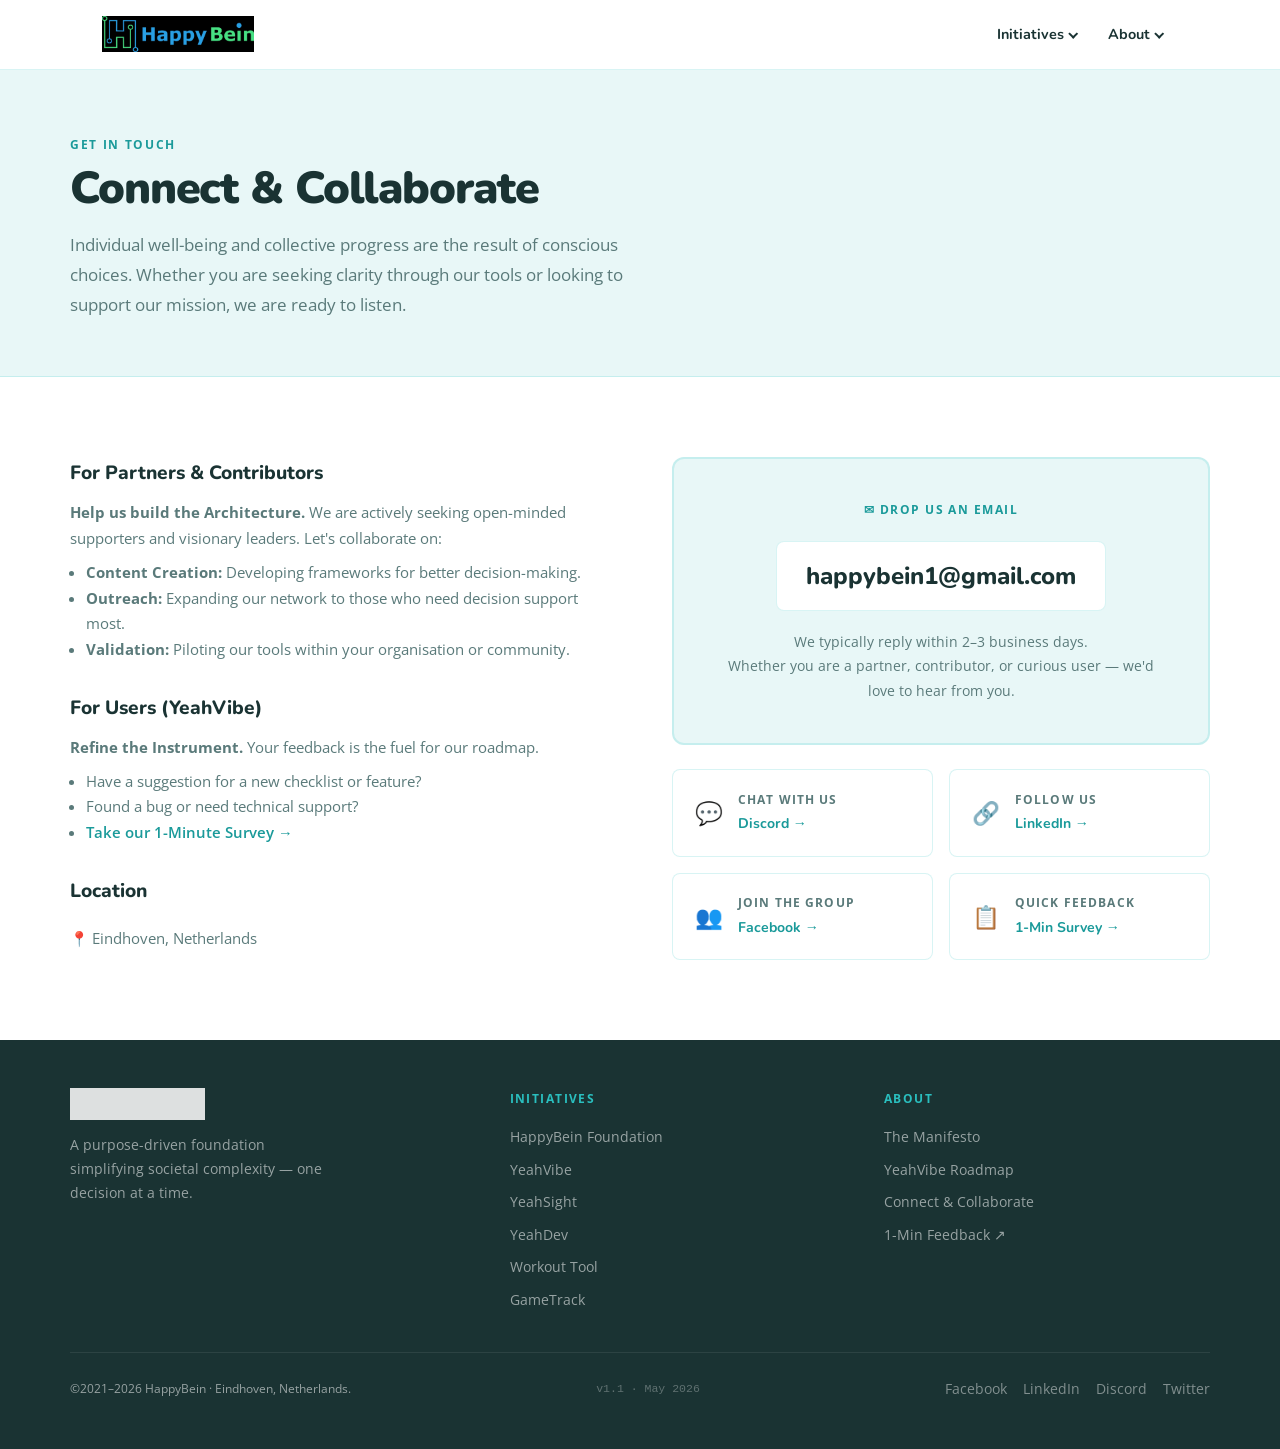
==== contact.html @ ad3fdeb1 "update" ====
<!DOCTYPE html>
<html lang="en">
<head>
  <meta charset="UTF-8" />
  <meta name="viewport" content="width=device-width, initial-scale=1.0" />
  <title>Connect &amp; Collaborate – HappyBein</title>
  <meta name="description" content="Reach the HappyBein team — partners, contributors, and users welcome." />
  <link rel="icon" href="https://happybein.com/wp-content/uploads/2021/09/fav_icon.png" />
  <link rel="stylesheet" href="css/style.css" />
</head>
<body>
<nav>
  <div class="nav-inner">
    <a href="index.html" class="nav-logo"><img src="images/logo.png" alt="HappyBein" /></a>
    <ul class="nav-links">
      <li class="nav-item">
        <a href="#">Initiatives <span class="nav-arrow"></span></a>
        <div class="dropdown">
          <a href="initiatives.html#happybein">HappyBein Foundation</a>
          <a href="initiatives.html#yeahvibe">YeahVibe</a>
          <a href="initiatives.html#yeahsight">YeahSight</a>
          <a href="initiatives.html#yeahdev">YeahDev</a>
          <a href="initiatives.html#workout">YeahVibe Workout</a>
          <a href="initiatives.html#gametrack">YeahVibe GameTrack</a>
        </div>
      </li>
      <li class="nav-item">
        <a href="#">About <span class="nav-arrow"></span></a>
        <div class="dropdown">
          <a href="manifesto.html">The HappyBein Manifesto</a>
          <a href="roadmap.html">YeahVibe Roadmap</a>
          <div class="dropdown-divider"></div>
          <a href="contact.html">Connect &amp; Collaborate</a>
        </div>
      </li>
    </ul>
    <button class="hamburger" id="hamburger" aria-label="Menu"><span></span><span></span><span></span></button>
  </div>
</nav>
<div class="mobile-nav" id="mobile-nav">
  <span class="section-head">Initiatives</span>
  <a href="initiatives.html#happybein" class="sub">HappyBein Foundation</a>
  <a href="initiatives.html#yeahvibe" class="sub">YeahVibe</a>
  <a href="initiatives.html#yeahsight" class="sub">YeahSight</a>
  <a href="initiatives.html#yeahdev" class="sub">YeahDev</a>
  <a href="initiatives.html#workout" class="sub">YeahVibe Workout</a>
  <a href="initiatives.html#gametrack" class="sub">YeahVibe GameTrack</a>
  <span class="section-head">About</span>
  <a href="manifesto.html" class="sub">The HappyBein Manifesto</a>
  <a href="roadmap.html" class="sub">YeahVibe Roadmap</a>
  <a href="contact.html" class="sub">Connect &amp; Collaborate</a>
</div>
<div class="page-hero">
  <div class="page-hero-inner">
    <div class="section-label">Get In Touch</div>
    <h1>Connect &amp; Collaborate</h1>
    <p class="lead">Individual well-being and collective progress are the result of conscious choices. Whether you are seeking clarity through our tools or looking to support our mission, we are ready to listen.</p>
  </div>
</div>
<main>
<section>
  <div class="section-inner">
    <div class="contact-grid">
      <div class="contact-info fade-up">
        <h3>For Partners &amp; Contributors</h3>
        <p><strong>Help us build the Architecture.</strong> We are actively seeking open-minded supporters and visionary leaders. Let's collaborate on:</p>
        <ul>
          <li><strong>Content Creation:</strong> Developing frameworks for better decision-making.</li>
          <li><strong>Outreach:</strong> Expanding our network to those who need decision support most.</li>
          <li><strong>Validation:</strong> Piloting our tools within your organisation or community.</li>
        </ul>
        <h3>For Users (YeahVibe)</h3>
        <p><strong>Refine the Instrument.</strong> Your feedback is the fuel for our roadmap.</p>
        <ul>
          <li>Have a suggestion for a new checklist or feature?</li>
          <li>Found a bug or need technical support?</li>
          <li><a href="https://form.jotform.com/222551513307043" target="_blank" rel="noopener">Take our 1-Minute Survey →</a></li>
        </ul>
        <h3>Location</h3>
        <div style="font-size:.92rem;color:var(--muted);padding:.5rem 0;">📍 Eindhoven, Netherlands</div>
      </div>
      <div class="fade-up">
        <div class="contact-email-box">
          <div class="email-label">✉ Drop us an email</div>
          <a href="mailto:happybein1@gmail.com" class="email-address">happybein1@gmail.com</a>
          <p>We typically reply within 2–3 business days.<br>Whether you are a partner, contributor, or curious user — we'd love to hear from you.</p>
        </div>
        <div class="contact-channels">
          <a href="https://discord.com/invite/62xRJHCbRW" target="_blank" rel="noopener" class="channel-card">
            <div class="channel-icon">💬</div><div><div class="channel-label">Chat with us</div><div class="channel-value">Discord →</div></div>
          </a>
          <a href="https://www.linkedin.com/company/happybein/" target="_blank" rel="noopener" class="channel-card">
            <div class="channel-icon">🔗</div><div><div class="channel-label">Follow us</div><div class="channel-value">LinkedIn →</div></div>
          </a>
          <a href="https://m.facebook.com/groups/463088738463506" target="_blank" rel="noopener" class="channel-card">
            <div class="channel-icon">👥</div><div><div class="channel-label">Join the group</div><div class="channel-value">Facebook →</div></div>
          </a>
          <a href="https://form.jotform.com/222551513307043" target="_blank" rel="noopener" class="channel-card">
            <div class="channel-icon">📋</div><div><div class="channel-label">Quick feedback</div><div class="channel-value">1-Min Survey →</div></div>
          </a>
        </div>
      </div>
    </div>
  </div>
</section>
</main>
<footer>
  <div class="footer-inner">
    <div class="footer-brand">
      <div class="footer-logo"><a href="index.html"><img src="images/logo.png" alt="HappyBein" /></a></div>
      <p>A purpose-driven foundation simplifying societal complexity — one decision at a time.</p>
    </div>
    <div class="footer-col">
      <h4>Initiatives</h4>
      <a href="initiatives.html#happybein">HappyBein Foundation</a>
      <a href="initiatives.html#yeahvibe">YeahVibe</a>
      <a href="initiatives.html#yeahsight">YeahSight</a>
      <a href="initiatives.html#yeahdev">YeahDev</a>
      <a href="initiatives.html#workout">Workout Tool</a>
      <a href="initiatives.html#gametrack">GameTrack</a>
    </div>
    <div class="footer-col">
      <h4>About</h4>
      <a href="manifesto.html">The Manifesto</a>
      <a href="roadmap.html">YeahVibe Roadmap</a>
      <a href="contact.html">Connect &amp; Collaborate</a>
      <a href="https://form.jotform.com/222551513307043" target="_blank" rel="noopener">1-Min Feedback ↗</a>
    </div>
  </div>
  <div class="footer-bottom">
    <span>©2021–2026 HappyBein · Eindhoven, Netherlands.</span>
    <span class="footer-version">v1.1 · May 2026</span>
    <div class="social-links">
      <a href="https://m.facebook.com/groups/463088738463506" target="_blank" rel="noopener">Facebook</a>
      <a href="https://www.linkedin.com/company/happybein/" target="_blank" rel="noopener">LinkedIn</a>
      <a href="https://discord.com/invite/62xRJHCbRW" target="_blank" rel="noopener">Discord</a>
      <a href="https://twitter.com/" target="_blank" rel="noopener">Twitter</a>
    </div>
  </div>
</footer>
<script src="js/main.js"></script>
</body>
</html>
---- css/style.css ----
/* ============================================================
   HappyBein – v1.1 · May 2026
   Colors: original teal/cyan + green brand palette
   ============================================================ */

@import url('https://fonts.googleapis.com/css2?family=Nunito:wght@400;600;700;800;900&family=Open+Sans:wght@300;400;600&display=swap');

:root {
  --teal:      #2ABFBF;
  --teal-dark: #1A9A9A;
  --teal-lt:   #4DD0D0;
  --green-hb:  #4CAF50;
  --green-dk:  #388E3C;
  --blue-hb:   #29ABE2;
  --white:     #FFFFFF;
  --offwhite:  #F4FAFA;
  --light-bg:  #E8F7F7;
  --ink:       #1A3333;
  --body-text: #2C4A4A;
  --muted:     #5A7A7A;
  --border:    rgba(42,191,191,0.18);
  --shadow:    rgba(26,153,154,0.12);

  --ff-display: 'Nunito', sans-serif;
  --ff-body:    'Open Sans', sans-serif;

  --max-w: 1140px;
  --nav-h: 70px;
  --radius: 6px;
  --transition: 0.28s ease;
}

*, *::before, *::after { box-sizing: border-box; margin: 0; padding: 0; }
html { scroll-behavior: smooth; }
body {
  font-family: var(--ff-body);
  background: var(--white);
  color: var(--body-text);
  font-size: 16px;
  line-height: 1.75;
  overflow-x: hidden;
}
img { max-width: 100%; height: auto; display: block; }
a { color: inherit; text-decoration: none; }
ul { list-style: none; }

/* ── Navigation ──────────────────────────────────────────── */
nav {
  position: fixed; top: 0; left: 0; right: 0;
  height: var(--nav-h);
  background: rgba(255,255,255,0.97);
  backdrop-filter: blur(10px);
  border-bottom: 1px solid var(--border);
  z-index: 1000;
  display: flex; align-items: center;
}
.nav-inner {
  max-width: var(--max-w); margin: 0 auto;
  padding: 0 2rem; width: 100%;
  display: flex; align-items: center; justify-content: space-between;
}

/* Logo as image */
.nav-logo { display: flex; align-items: center; }
.nav-logo img {
  height: 36px;
  width: auto;
  display: block;
}

.nav-links { display: flex; align-items: center; gap: 0; }
.nav-item { position: relative; }
.nav-item > a {
  display: flex; align-items: center; gap: 0.3rem;
  padding: 0.5rem 1rem;
  font-family: var(--ff-display);
  font-size: 0.9rem; font-weight: 700;
  color: var(--ink);
  transition: color var(--transition);
  white-space: nowrap;
}
.nav-item > a:hover { color: var(--teal); }
.nav-arrow {
  display: inline-block; width: 7px; height: 7px;
  border-right: 2px solid currentColor;
  border-bottom: 2px solid currentColor;
  transform: rotate(45deg) translateY(-1px);
  transition: transform var(--transition);
}
.nav-item:hover .nav-arrow { transform: rotate(225deg) translateY(-1px); }

.dropdown {
  position: absolute; top: calc(100% + 6px); left: 0;
  min-width: 220px;
  background: var(--white);
  border: 1px solid var(--border);
  border-radius: var(--radius);
  box-shadow: 0 8px 28px var(--shadow);
  opacity: 0; pointer-events: none;
  transform: translateY(-6px);
  transition: opacity var(--transition), transform var(--transition);
  padding: 0.4rem 0;
}
.nav-item:hover .dropdown { opacity: 1; pointer-events: auto; transform: translateY(0); }
.dropdown a {
  display: block; padding: 0.55rem 1.2rem;
  font-size: 0.855rem; font-family: var(--ff-body);
  color: var(--body-text);
  transition: background var(--transition), color var(--transition);
}
.dropdown a:hover { background: var(--light-bg); color: var(--teal-dark); }
.dropdown-divider {
  height: 1px; background: var(--border);
  margin: 0.3rem 0;
}

/* Hamburger */
.hamburger {
  display: none; flex-direction: column; gap: 5px;
  cursor: pointer; padding: 4px; background: none; border: none;
}
.hamburger span { display: block; width: 24px; height: 2px; background: var(--ink); border-radius: 2px; transition: var(--transition); }

/* Mobile nav */
.mobile-nav {
  display: none; position: fixed; inset: 0; top: var(--nav-h);
  background: var(--white); z-index: 999;
  padding: 1rem 2rem; flex-direction: column; overflow-y: auto;
}
.mobile-nav.open { display: flex; }
.mobile-nav a { display: block; padding: 0.8rem 0; font-size: 1rem; font-weight: 700; font-family: var(--ff-display); color: var(--ink); border-bottom: 1px solid var(--border); }
.mobile-nav a.sub { padding-left: 1.5rem; font-size: 0.88rem; color: var(--muted); font-weight: 400; font-family: var(--ff-body); }
.mobile-nav a.section-head { font-size: 0.7rem; font-weight: 700; letter-spacing: 0.12em; text-transform: uppercase; color: var(--teal-dark); padding-top: 1.2rem; padding-bottom: 0.3rem; border-bottom: none; }
.mobile-nav a:hover { color: var(--teal); }

/* ── Hero ────────────────────────────────────────────────── */
.hero {
  padding-top: calc(var(--nav-h) + 5rem);
  padding-bottom: 5rem; padding-inline: 2rem;
  max-width: var(--max-w); margin: 0 auto;
  display: grid; grid-template-columns: 1fr 1.15fr;
  gap: 4rem; align-items: center; min-height: 90vh;
}
.hero h1 {
  font-family: var(--ff-display);
  font-size: clamp(2.2rem, 4vw, 3.4rem);
  font-weight: 900; line-height: 1.1;
  color: var(--ink); margin-bottom: 1.2rem; letter-spacing: -0.02em;
}
.hero-sub { font-size: 1rem; color: var(--muted); max-width: 400px; margin-bottom: 2.2rem; line-height: 1.8; }
.btn-group { display: flex; gap: 1rem; flex-wrap: wrap; }
.btn {
  display: inline-flex; align-items: center; gap: 0.4rem;
  padding: 0.8rem 1.6rem;
  font-family: var(--ff-display); font-size: 0.82rem; font-weight: 800;
  border-radius: 4px; cursor: pointer; transition: all var(--transition);
  letter-spacing: 0.05em; text-transform: uppercase; border: 2px solid transparent;
}
.btn-primary { background: var(--green-hb); color: var(--white); border-color: var(--green-hb); }
.btn-primary:hover { background: var(--green-dk); border-color: var(--green-dk); transform: translateY(-2px); box-shadow: 0 6px 20px rgba(76,175,80,0.3); }
.btn-outline { background: transparent; color: var(--teal-dark); border-color: var(--teal); }
.btn-outline:hover { background: var(--teal); color: var(--white); transform: translateY(-2px); }

.hero-video {
  position: relative; border-radius: 10px; overflow: hidden;
  border: 3px solid var(--teal);
  box-shadow: 0 20px 60px var(--shadow), 0 0 0 8px rgba(42,191,191,0.08);
  aspect-ratio: 16/9; background: #000;
}
.hero-video iframe { position: absolute; inset: 0; width: 100%; height: 100%; border: none; display: block; }

/* ── Sections ────────────────────────────────────────────── */
section { padding: 5rem 2rem; }
.section-inner { max-width: var(--max-w); margin: 0 auto; }
.section-label { font-size: 0.74rem; font-weight: 700; letter-spacing: 0.14em; text-transform: uppercase; color: var(--teal-dark); margin-bottom: 0.6rem; }
.section-title { font-family: var(--ff-display); font-size: clamp(1.7rem, 2.8vw, 2.5rem); font-weight: 800; color: var(--ink); letter-spacing: -0.02em; line-height: 1.2; margin-bottom: 1rem; }
.section-sub { font-size: 1rem; color: var(--muted); max-width: 560px; line-height: 1.8; margin-bottom: 2.5rem; }

/* What is */
.what-is { background: var(--offwhite); }
.what-is-layout { display: grid; grid-template-columns: 1fr 1fr; gap: 3rem; align-items: center; }
.what-is-image { border-radius: 8px; overflow: hidden; border: 3px solid var(--teal); aspect-ratio: 4/3; background: var(--light-bg); }
.what-is-image img { width: 100%; height: 100%; object-fit: cover; }
.entity-card { background: var(--white); padding: 1.6rem; border-radius: 8px; border-left: 4px solid var(--teal); box-shadow: 0 2px 12px var(--shadow); margin-bottom: 1.2rem; }
.entity-card:last-child { margin-bottom: 0; }
.entity-card.green-card { border-left-color: var(--green-hb); }
.entity-tag { font-size: 0.7rem; font-weight: 700; letter-spacing: 0.1em; text-transform: uppercase; color: var(--teal-dark); margin-bottom: 0.4rem; }
.entity-card.green-card .entity-tag { color: var(--green-dk); }
.entity-card h3 { font-family: var(--ff-display); font-size: 1.1rem; color: var(--ink); margin-bottom: 0.5rem; font-weight: 800; }
.entity-card p { font-size: 0.9rem; color: var(--muted); line-height: 1.75; }
.entity-card a { color: var(--teal-dark); font-weight: 600; border-bottom: 1px solid rgba(26,154,154,0.3); }
.entity-card a:hover { color: var(--teal); border-color: var(--teal); }

/* Streams */
.streams-grid { display: grid; grid-template-columns: 1fr 1fr; gap: 2rem; }
.stream-card { background: var(--white); border: 1px solid var(--border); border-radius: 10px; padding: 2rem; box-shadow: 0 4px 20px var(--shadow); position: relative; overflow: hidden; }
.stream-card::before { content: ''; position: absolute; top: 0; left: 0; right: 0; height: 4px; }
.stream-card.stream-a::before { background: var(--teal); }
.stream-card.stream-b::before { background: var(--green-hb); }
.stream-letter { font-family: var(--ff-display); font-size: 4rem; font-weight: 900; color: var(--teal); opacity: 0.08; position: absolute; top: 0.5rem; right: 1rem; line-height: 1; pointer-events: none; }
.stream-card.stream-b .stream-letter { color: var(--green-hb); }
.stream-tag { font-size: 0.7rem; font-weight: 700; letter-spacing: 0.12em; text-transform: uppercase; color: var(--teal-dark); margin-bottom: 0.5rem; }
.stream-card.stream-b .stream-tag { color: var(--green-dk); }
.stream-card h3 { font-family: var(--ff-display); font-size: 1.15rem; color: var(--ink); margin-bottom: 0.7rem; font-weight: 800; }
.stream-card p { font-size: 0.92rem; color: var(--muted); line-height: 1.75; }
.stream-card em { color: var(--teal-dark); font-style: normal; font-weight: 600; }
.stream-card.stream-b em { color: var(--green-dk); }

/* Strip */
.strip { background: linear-gradient(135deg, var(--teal-dark) 0%, var(--teal) 100%); color: var(--white); padding: 4rem 2rem; text-align: center; }
.strip-inner { max-width: var(--max-w); margin: 0 auto; }
.strip blockquote { font-family: var(--ff-display); font-size: clamp(1.2rem, 2.2vw, 1.7rem); font-weight: 700; line-height: 1.55; max-width: 700px; margin: 0 auto 1.2rem; }
.strip cite { font-size: 0.82rem; letter-spacing: 0.1em; opacity: 0.75; font-style: normal; text-transform: uppercase; }

/* CTA */
.cta-section { background: var(--light-bg); text-align: center; }
.cta-box { background: linear-gradient(135deg, var(--teal-dark) 0%, var(--teal) 100%); border-radius: 12px; padding: 4rem 3rem; color: var(--white); max-width: 700px; margin: 0 auto; box-shadow: 0 16px 48px rgba(42,191,191,0.22); }
.cta-box h2 { font-family: var(--ff-display); font-size: clamp(1.5rem, 2.5vw, 2.2rem); margin-bottom: 1rem; line-height: 1.2; font-weight: 800; }
.cta-box p { font-size: 1rem; opacity: 0.88; margin-bottom: 2rem; }
.btn-white { background: var(--white); color: var(--teal-dark); border-color: var(--white); font-weight: 800; }
.btn-white:hover { background: var(--light-bg); border-color: var(--light-bg); transform: translateY(-2px); }

/* Page hero */
.page-hero { padding-top: calc(var(--nav-h) + 4rem); padding-bottom: 3.5rem; padding-inline: 2rem; background: var(--light-bg); border-bottom: 1px solid var(--border); }
.page-hero-inner { max-width: var(--max-w); margin: 0 auto; }
.page-hero h1 { font-family: var(--ff-display); font-size: clamp(1.9rem, 3.5vw, 3rem); font-weight: 900; color: var(--ink); letter-spacing: -0.025em; line-height: 1.1; margin-bottom: 1rem; max-width: 700px; }
.page-hero .lead { font-size: 1.05rem; color: var(--muted); max-width: 600px; line-height: 1.8; }

/* Manifesto */
.manifesto-body { max-width: 780px; margin: 0 auto; }
.manifesto-body h2 { font-family: var(--ff-display); font-size: 1.5rem; color: var(--ink); margin: 3rem 0 0.8rem; font-weight: 800; }
.manifesto-body h3 { font-family: var(--ff-display); font-size: 1.05rem; color: var(--teal-dark); margin: 1.8rem 0 0.5rem; font-weight: 700; }
.manifesto-body p { margin-bottom: 1.1rem; color: var(--body-text); line-height: 1.85; }
.manifesto-body ul { margin: 0.5rem 0 1rem 1.5rem; list-style: disc; }
.manifesto-body ul li { margin-bottom: 0.4rem; color: var(--body-text); }
.manifesto-body hr { border: none; border-top: 1px solid var(--border); margin: 2.5rem 0; }
.north-star { background: var(--light-bg); border-left: 4px solid var(--teal); padding: 1.4rem 1.8rem; border-radius: 0 8px 8px 0; margin: 1.5rem 0; }
.north-star p { font-family: var(--ff-display); font-size: 1.05rem; font-style: italic; color: var(--ink); margin: 0; font-weight: 700; }
.synthesis-box { background: linear-gradient(135deg, var(--teal-dark) 0%, var(--teal) 100%); color: var(--white); padding: 2.2rem; border-radius: 8px; margin: 2rem 0; }
.synthesis-box p { color: var(--white); margin: 0; }

/* Roadmap */
.roadmap-phases { display: flex; flex-direction: column; gap: 1.5rem; max-width: 840px; margin: 0 auto; }
.phase-card { background: var(--white); border: 1px solid var(--border); border-radius: 8px; padding: 2rem 2.5rem; display: grid; grid-template-columns: 52px 1fr; gap: 1.5rem; align-items: start; box-shadow: 0 2px 12px var(--shadow); }
.phase-number { width: 52px; height: 52px; background: var(--light-bg); border-radius: 50%; display: flex; align-items: center; justify-content: center; font-family: var(--ff-display); font-size: 1.3rem; font-weight: 900; color: var(--teal-dark); flex-shrink: 0; }
.phase-card.active { border-left: 4px solid var(--teal); }
.phase-card.in-progress { border-left: 4px solid var(--green-hb); }
.phase-card.future { border-left: 4px solid var(--border); opacity: 0.75; }
.phase-status { display: inline-block; font-size: 0.7rem; font-weight: 700; letter-spacing: 0.1em; text-transform: uppercase; padding: 0.2rem 0.6rem; border-radius: 2rem; margin-bottom: 0.5rem; }
.phase-card.active .phase-status { background: rgba(42,191,191,0.12); color: var(--teal-dark); }
.phase-card.in-progress .phase-status { background: rgba(76,175,80,0.1); color: var(--green-dk); }
.phase-card.future .phase-status { background: rgba(0,0,0,0.05); color: var(--muted); }
.phase-card h3 { font-family: var(--ff-display); font-size: 1.2rem; color: var(--ink); margin-bottom: 0.6rem; font-weight: 800; }
.phase-card ul { margin-left: 1rem; list-style: disc; }
.phase-card ul li { font-size: 0.92rem; color: var(--muted); margin-bottom: 0.4rem; line-height: 1.6; }
.philosophy-grid { display: grid; grid-template-columns: repeat(3,1fr); gap: 1.5rem; margin: 2rem auto; max-width: 840px; }
.phil-card { background: var(--light-bg); border: 1px solid var(--border); border-radius: 8px; padding: 1.5rem; text-align: center; }
.phil-icon { font-size: 1.8rem; margin-bottom: 0.8rem; }
.phil-card h4 { font-family: var(--ff-display); font-size: 1rem; color: var(--ink); margin-bottom: 0.4rem; font-weight: 800; }
.phil-card p { font-size: 0.875rem; color: var(--muted); }

/* Contact */
.contact-email-box { background: var(--light-bg); border: 2px solid var(--border); border-radius: 12px; padding: 2.5rem; text-align: center; }
.contact-email-box .email-label { font-size: 0.75rem; font-weight: 700; letter-spacing: 0.12em; text-transform: uppercase; color: var(--teal-dark); margin-bottom: 0.8rem; }
.contact-email-box .email-address { display: inline-block; font-family: var(--ff-display); font-size: clamp(1.1rem,2.5vw,1.5rem); font-weight: 800; color: var(--ink); background: var(--white); border: 1.5px solid var(--border); border-radius: 8px; padding: 0.8rem 1.8rem; margin: 0.5rem 0 1.2rem; transition: border-color var(--transition),box-shadow var(--transition); }
.contact-email-box .email-address:hover { border-color: var(--teal); box-shadow: 0 0 0 3px rgba(42,191,191,0.12); color: var(--teal-dark); }
.contact-email-box p { font-size: 0.9rem; color: var(--muted); line-height: 1.7; }
.contact-channels { display: grid; grid-template-columns: 1fr 1fr; gap: 1rem; margin-top: 1.5rem; }
.channel-card { background: var(--white); border: 1px solid var(--border); border-radius: 8px; padding: 1.2rem 1.4rem; display: flex; align-items: center; gap: 0.9rem; transition: border-color var(--transition),transform var(--transition); }
.channel-card:hover { border-color: var(--teal); transform: translateY(-2px); }
.channel-icon { font-size: 1.4rem; flex-shrink: 0; }
.channel-label { font-size: 0.72rem; font-weight: 700; letter-spacing: 0.1em; text-transform: uppercase; color: var(--muted); margin-bottom: 0.15rem; }
.channel-value { font-family: var(--ff-display); font-size: 0.88rem; font-weight: 700; color: var(--teal-dark); }
.contact-grid { display: grid; grid-template-columns: 1fr 1fr; gap: 4rem; align-items: start; }
.contact-info h3 { font-family: var(--ff-display); font-size: 1.2rem; color: var(--ink); margin: 1.8rem 0 0.6rem; font-weight: 800; }
.contact-info h3:first-child { margin-top: 0; }
.contact-info p, .contact-info li { font-size: 0.92rem; color: var(--muted); line-height: 1.75; }
.contact-info ul { margin: 0.5rem 0 0 1rem; list-style: disc; }
.contact-info a { color: var(--teal-dark); font-weight: 600; }
.contact-info a:hover { text-decoration: underline; }

/* ── Initiatives ─────────────────────────────────────────── */
.initiatives-grid {
  display: grid;
  grid-template-columns: repeat(auto-fill, minmax(320px, 1fr));
  gap: 1.8rem;
  margin-top: 2.5rem;
}
.init-card {
  background: var(--white);
  border: 1px solid var(--border);
  border-radius: 12px;
  overflow: hidden;
  display: flex;
  flex-direction: column;
  box-shadow: 0 2px 16px var(--shadow);
  transition: transform var(--transition), box-shadow var(--transition);
  scroll-margin-top: calc(var(--nav-h) + 1rem);
}
.init-card:hover { transform: translateY(-4px); box-shadow: 0 16px 40px var(--shadow); }

.init-banner { height: 7px; }
.init-card.happybein .init-banner { background: linear-gradient(90deg,#29ABE2,#4CAF50); }
.init-card.yeahvibe  .init-banner { background: linear-gradient(90deg,#2ABFBF,#4DD0D0); }
.init-card.yeahsight .init-banner { background: linear-gradient(90deg,#1A9A9A,#2ABFBF); }
.init-card.yeahdev   .init-banner { background: linear-gradient(90deg,#C1390F,#E64A19); }
.init-card.workout   .init-banner { background: linear-gradient(90deg,#1565C0,#1E88E5); }
.init-card.gametrack .init-banner { background: linear-gradient(90deg,#5E35B1,#7E57C2); }

.init-body { padding: 1.6rem 1.8rem 1.8rem; display: flex; flex-direction: column; flex-grow: 1; }

.init-header { display: flex; align-items: center; gap: 0.85rem; margin-bottom: 0.9rem; }
.init-icon { width: 48px; height: 48px; border-radius: 10px; display: flex; align-items: center; justify-content: center; font-size: 1.4rem; flex-shrink: 0; }
.init-card.happybein .init-icon { background: rgba(41,171,226,0.10); }
.init-card.yeahvibe  .init-icon { background: rgba(42,191,191,0.12); }
.init-card.yeahsight .init-icon { background: rgba(26,154,154,0.12); }
.init-card.yeahdev   .init-icon { background: rgba(193,57,15,0.08); }
.init-card.workout   .init-icon { background: rgba(21,101,192,0.10); }
.init-card.gametrack .init-icon { background: rgba(94,53,177,0.10); }

.init-name { font-family: var(--ff-display); font-size: 1.1rem; font-weight: 900; color: var(--ink); line-height: 1.2; }
.init-url { font-size: 0.73rem; color: var(--muted); margin-top: 0.1rem; font-family: 'Courier New', monospace; }

.init-type-badge {
  display: inline-flex; align-items: center; gap: 0.35rem;
  font-size: 0.67rem; font-weight: 700; letter-spacing: 0.1em; text-transform: uppercase;
  padding: 0.2rem 0.6rem; border-radius: 2rem; margin-bottom: 0.75rem; align-self: flex-start;
}
.init-card.happybein .init-type-badge { background: rgba(41,171,226,0.10); color: #1A7FAA; }
.init-card.yeahvibe  .init-type-badge { background: rgba(42,191,191,0.12); color: var(--teal-dark); }
.init-card.yeahsight .init-type-badge { background: rgba(26,154,154,0.12); color: var(--teal-dark); }
.init-card.yeahdev   .init-type-badge { background: rgba(193,57,15,0.08); color: #C1390F; }
.init-card.workout   .init-type-badge { background: rgba(21,101,192,0.10); color: #1565C0; }
.init-card.gametrack .init-type-badge { background: rgba(94,53,177,0.10); color: #4527A0; }

.init-status-dot { width: 6px; height: 6px; border-radius: 50%; background: currentColor; animation: pulse 2s infinite; }
@keyframes pulse { 0%,100%{opacity:1} 50%{opacity:0.35} }

/* Short summary — always visible */
.init-summary { font-size: 0.9rem; color: var(--muted); line-height: 1.72; margin-bottom: 1rem; }

/* Collapsible details */
.init-details {
  max-height: 0;
  overflow: hidden;
  transition: max-height 0.4s ease, opacity 0.3s ease;
  opacity: 0;
}
.init-details.open { max-height: 600px; opacity: 1; }
.init-details-inner { padding-top: 0.2rem; padding-bottom: 0.5rem; }

.init-features { list-style: none; margin: 0 0 0.8rem; display: flex; flex-direction: column; gap: 0.4rem; }
.init-features li { font-size: 0.86rem; color: var(--body-text); display: flex; align-items: flex-start; gap: 0.5rem; line-height: 1.5; }
.feat-dot { width: 6px; height: 6px; border-radius: 50%; flex-shrink: 0; margin-top: 0.42rem; }
.init-card.happybein .feat-dot { background: #29ABE2; }
.init-card.yeahvibe  .feat-dot { background: var(--teal); }
.init-card.yeahsight .feat-dot { background: var(--teal-dark); }
.init-card.yeahdev   .feat-dot { background: #E64A19; }
.init-card.workout   .feat-dot { background: #1E88E5; }
.init-card.gametrack .feat-dot { background: #7E57C2; }

.pillars-list { list-style: none; margin: 0.4rem 0 0.8rem; display: flex; flex-direction: column; gap: 0.45rem; }
.pillars-list li { font-size: 0.85rem; color: var(--body-text); display: flex; align-items: flex-start; gap: 0.6rem; line-height: 1.5; }
.pillar-num { font-family: var(--ff-display); font-size: 0.68rem; font-weight: 900; background: var(--teal); color: #fff; border-radius: 50%; width: 17px; height: 17px; display: flex; align-items: center; justify-content: center; flex-shrink: 0; margin-top: 0.08rem; }

.assessment-link { display: inline-flex; align-items: center; gap: 0.4rem; font-size: 0.8rem; font-weight: 600; color: var(--teal-dark); border: 1px solid rgba(26,154,154,0.35); border-radius: 4px; padding: 0.3rem 0.75rem; margin-top: 0.4rem; transition: background var(--transition),border-color var(--transition); align-self: flex-start; }
.assessment-link:hover { background: var(--light-bg); border-color: var(--teal); }

/* Toggle button */
.init-toggle {
  display: inline-flex; align-items: center; gap: 0.3rem;
  background: none; border: none; cursor: pointer;
  font-family: var(--ff-display); font-size: 0.8rem; font-weight: 700;
  color: var(--teal-dark); padding: 0; margin-bottom: 0.8rem;
  transition: color var(--transition);
}
.init-card.yeahdev   .init-toggle { color: #C1390F; }
.init-card.workout   .init-toggle { color: #1565C0; }
.init-card.gametrack .init-toggle { color: #4527A0; }
.init-toggle:hover { opacity: 0.75; }

/* Footer row */
.init-footer { margin-top: auto; padding-top: 1rem; border-top: 1px solid var(--border); }
.init-footer-row { display: flex; align-items: center; gap: 1rem; }
.init-link { display: inline-flex; align-items: center; gap: 0.4rem; font-size: 0.84rem; font-weight: 700; font-family: var(--ff-display); color: var(--teal-dark); transition: gap var(--transition); }
.init-card.yeahdev   .init-link { color: #C1390F; }
.init-card.workout   .init-link { color: #1565C0; }
.init-card.gametrack .init-link { color: #4527A0; }
.init-link:hover { gap: 0.7rem; }
.init-status { display: inline-flex; align-items: center; gap: 0.35rem; font-size: 0.67rem; font-weight: 700; letter-spacing: 0.08em; text-transform: uppercase; color: var(--muted); margin-left: auto; }

/* Contribute banner */
.contribute-banner { background: var(--light-bg); border: 1px solid var(--border); border-radius: 12px; padding: 2.2rem 2.5rem; display: flex; align-items: center; justify-content: space-between; gap: 2rem; flex-wrap: wrap; margin-top: 3rem; }
.contribute-banner h3 { font-family: var(--ff-display); font-size: 1.2rem; color: var(--ink); margin-bottom: 0.3rem; font-weight: 800; }
.contribute-banner p { font-size: 0.9rem; color: var(--muted); }

/* ── Footer ──────────────────────────────────────────────── */
footer { background: var(--ink); color: rgba(255,255,255,0.55); padding: 3rem 2rem; }
.footer-inner { max-width: var(--max-w); margin: 0 auto; display: grid; grid-template-columns: 1.2fr 1fr 1fr; gap: 3rem; }
.footer-brand p { font-size: 0.875rem; line-height: 1.7; max-width: 260px; margin-top: 0.8rem; }
.footer-logo img { height: 32px; width: auto; filter: brightness(0) invert(1); opacity: 0.85; }
.footer-col h4 { font-size: 0.75rem; font-weight: 700; letter-spacing: 0.12em; text-transform: uppercase; color: var(--teal); margin-bottom: 1rem; }
.footer-col a { display: block; font-size: 0.875rem; color: rgba(255,255,255,0.55); margin-bottom: 0.5rem; transition: color var(--transition); }
.footer-col a:hover { color: var(--white); }
.footer-bottom { max-width: var(--max-w); margin: 2rem auto 0; padding-top: 1.5rem; border-top: 1px solid rgba(255,255,255,0.08); display: flex; justify-content: space-between; align-items: center; font-size: 0.78rem; flex-wrap: wrap; gap: 1rem; }
.footer-version { color: rgba(255,255,255,0.3); font-size: 0.72rem; font-family: 'Courier New', monospace; }
.social-links { display: flex; gap: 1rem; }
.social-links a { color: rgba(255,255,255,0.45); font-size: 0.85rem; transition: color var(--transition); }
.social-links a:hover { color: var(--teal); }

/* ── Animations ──────────────────────────────────────────── */
.fade-up { opacity: 0; transform: translateY(20px); transition: opacity 0.55s ease, transform 0.55s ease; }
.fade-up.visible { opacity: 1; transform: translateY(0); }
.fade-up:nth-child(2){transition-delay:0.08s}
.fade-up:nth-child(3){transition-delay:0.16s}
.fade-up:nth-child(4){transition-delay:0.24s}
.fade-up:nth-child(5){transition-delay:0.30s}
.fade-up:nth-child(6){transition-delay:0.36s}

/* ── Responsive ──────────────────────────────────────────── */
@media (max-width: 960px) {
  .hero { grid-template-columns: 1fr; min-height: auto; padding-top: calc(var(--nav-h) + 2.5rem); }
  .what-is-layout, .contact-grid { grid-template-columns: 1fr; gap: 2rem; }
  .streams-grid { grid-template-columns: 1fr; }
  .footer-inner { grid-template-columns: 1fr 1fr; }
  .philosophy-grid { grid-template-columns: 1fr 1fr; }
  .phase-card { grid-template-columns: 1fr; }
  .phase-number { display: none; }
  .nav-links { display: none; }
  .hamburger { display: flex; }
}
@media (max-width: 600px) {
  .footer-inner { grid-template-columns: 1fr; }
  .philosophy-grid { grid-template-columns: 1fr; }
  section { padding: 3rem 1.25rem; }
  .cta-box { padding: 2.5rem 1.5rem; }
  .contact-channels { grid-template-columns: 1fr; }
  .initiatives-grid { grid-template-columns: 1fr; }
}
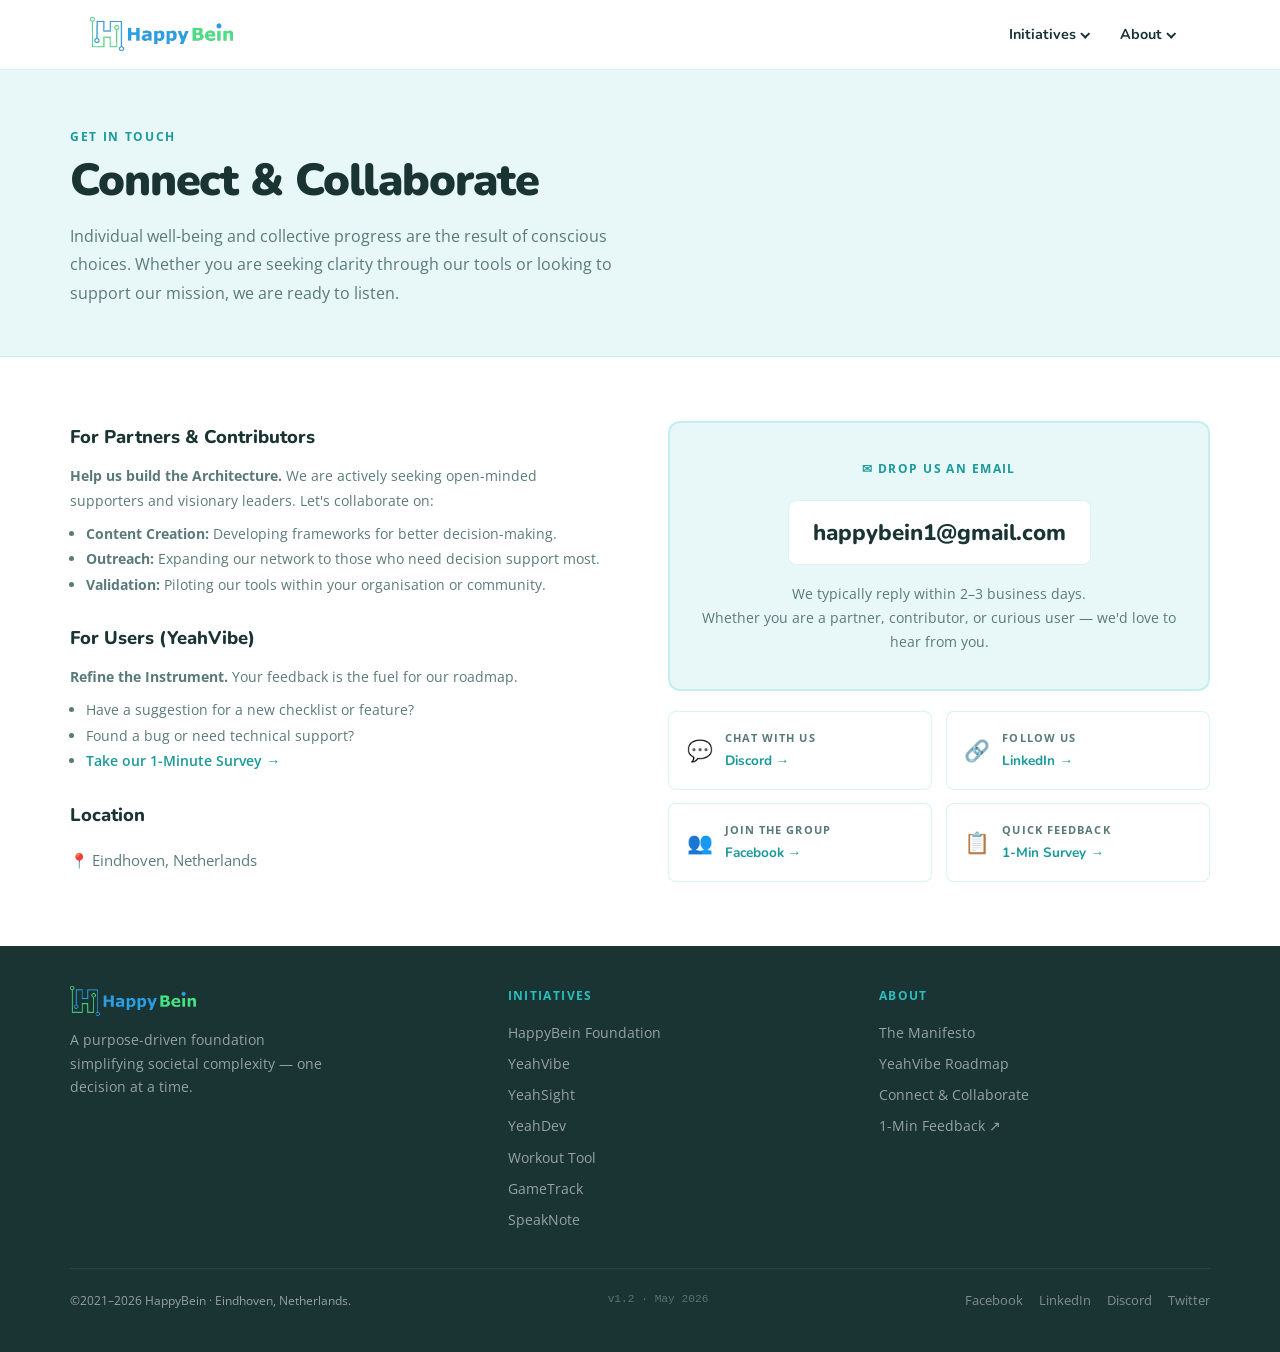
==== commit a854b628: "update" ====
--- a/contact.html
+++ b/contact.html
@@ -14,18 +14,21 @@
     <a href="index.html" class="nav-logo"><img src="images/logo.png" alt="HappyBein" /></a>
     <ul class="nav-links">
       <li class="nav-item">
-        <a href="#">Initiatives <span class="nav-arrow"></span></a>
+        <a href="initiatives.html">Initiatives <span class="nav-arrow"></span></a>
         <div class="dropdown">
+          <a href="initiatives.html" style="font-weight:700;color:var(--teal-dark);">All Initiatives →</a>
+          <div class="dropdown-divider"></div>
           <a href="initiatives.html#happybein">HappyBein Foundation</a>
           <a href="initiatives.html#yeahvibe">YeahVibe</a>
           <a href="initiatives.html#yeahsight">YeahSight</a>
           <a href="initiatives.html#yeahdev">YeahDev</a>
           <a href="initiatives.html#workout">YeahVibe Workout</a>
           <a href="initiatives.html#gametrack">YeahVibe GameTrack</a>
+          <a href="initiatives.html#speaknote">SpeakNote</a>
         </div>
       </li>
       <li class="nav-item">
-        <a href="#">About <span class="nav-arrow"></span></a>
+        <a href="manifesto.html">About <span class="nav-arrow"></span></a>
         <div class="dropdown">
           <a href="manifesto.html">The HappyBein Manifesto</a>
           <a href="roadmap.html">YeahVibe Roadmap</a>
@@ -39,12 +42,14 @@
 </nav>
 <div class="mobile-nav" id="mobile-nav">
   <span class="section-head">Initiatives</span>
+  <a href="initiatives.html" style="font-weight:700;color:var(--teal-dark);border-bottom:2px solid var(--border);">All Initiatives →</a>
   <a href="initiatives.html#happybein" class="sub">HappyBein Foundation</a>
   <a href="initiatives.html#yeahvibe" class="sub">YeahVibe</a>
   <a href="initiatives.html#yeahsight" class="sub">YeahSight</a>
   <a href="initiatives.html#yeahdev" class="sub">YeahDev</a>
   <a href="initiatives.html#workout" class="sub">YeahVibe Workout</a>
   <a href="initiatives.html#gametrack" class="sub">YeahVibe GameTrack</a>
+  <a href="initiatives.html#speaknote" class="sub">SpeakNote</a>
   <span class="section-head">About</span>
   <a href="manifesto.html" class="sub">The HappyBein Manifesto</a>
   <a href="roadmap.html" class="sub">YeahVibe Roadmap</a>
@@ -118,6 +123,7 @@
       <a href="initiatives.html#yeahdev">YeahDev</a>
       <a href="initiatives.html#workout">Workout Tool</a>
       <a href="initiatives.html#gametrack">GameTrack</a>
+      <a href="initiatives.html#speaknote">SpeakNote</a>
     </div>
     <div class="footer-col">
       <h4>About</h4>
@@ -129,7 +135,7 @@
   </div>
   <div class="footer-bottom">
     <span>©2021–2026 HappyBein · Eindhoven, Netherlands.</span>
-    <span class="footer-version">v1.1 · May 2026</span>
+    <span class="footer-version">v1.2 · May 2026</span>
     <div class="social-links">
       <a href="https://m.facebook.com/groups/463088738463506" target="_blank" rel="noopener">Facebook</a>
       <a href="https://www.linkedin.com/company/happybein/" target="_blank" rel="noopener">LinkedIn</a>
--- a/css/style.css
+++ b/css/style.css
@@ -1,6 +1,6 @@
 /* ============================================================
-   HappyBein – v1.1 · May 2026
-   Colors: original teal/cyan + green brand palette
+   HappyBein – v1.2 · May 2026
+   iOS/WebKit safe — all browsers on iOS use WebKit rendering
    ============================================================ */
 
 @import url('https://fonts.googleapis.com/css2?family=Nunito:wght@400;600;700;800;900&family=Open+Sans:wght@300;400;600&display=swap');
@@ -24,14 +24,15 @@
   --ff-display: 'Nunito', sans-serif;
   --ff-body:    'Open Sans', sans-serif;
 
-  --max-w: 1140px;
-  --nav-h: 70px;
+  --max-w:  1140px;
+  --nav-h:  70px;
   --radius: 6px;
-  --transition: 0.28s ease;
-}
-
+  --tr:     0.28s ease;
+}
+
+/* ── Reset ───────────────────────────────────────────────── */
 *, *::before, *::after { box-sizing: border-box; margin: 0; padding: 0; }
-html { scroll-behavior: smooth; }
+html { scroll-behavior: smooth; -webkit-text-size-adjust: 100%; }
 body {
   font-family: var(--ff-body);
   background: var(--white);
@@ -39,141 +40,163 @@
   font-size: 16px;
   line-height: 1.75;
   overflow-x: hidden;
+  /* prevent iOS momentum scroll issues */
+  -webkit-overflow-scrolling: touch;
 }
 img { max-width: 100%; height: auto; display: block; }
 a { color: inherit; text-decoration: none; }
 ul { list-style: none; }
+button { -webkit-appearance: none; appearance: none; }
 
 /* ── Navigation ──────────────────────────────────────────── */
 nav {
   position: fixed; top: 0; left: 0; right: 0;
   height: var(--nav-h);
   background: rgba(255,255,255,0.97);
+  -webkit-backdrop-filter: blur(10px);
   backdrop-filter: blur(10px);
   border-bottom: 1px solid var(--border);
   z-index: 1000;
-  display: flex; align-items: center;
+  display: -webkit-box;
+  display: flex;
+  -webkit-box-align: center;
+  align-items: center;
 }
 .nav-inner {
   max-width: var(--max-w); margin: 0 auto;
-  padding: 0 2rem; width: 100%;
-  display: flex; align-items: center; justify-content: space-between;
-}
-
-/* Logo as image */
+  padding: 0 1.25rem; width: 100%;
+  display: -webkit-box;
+  display: flex;
+  -webkit-box-align: center;
+  align-items: center;
+  -webkit-box-pack: justify;
+  justify-content: space-between;
+}
 .nav-logo { display: flex; align-items: center; }
-.nav-logo img {
-  height: 36px;
-  width: auto;
-  display: block;
-}
-
-.nav-links { display: flex; align-items: center; gap: 0; }
+.nav-logo img { height: 34px; width: auto; display: block; }
+
+.nav-links { display: flex; align-items: center; }
 .nav-item { position: relative; }
 .nav-item > a {
   display: flex; align-items: center; gap: 0.3rem;
   padding: 0.5rem 1rem;
-  font-family: var(--ff-display);
-  font-size: 0.9rem; font-weight: 700;
-  color: var(--ink);
-  transition: color var(--transition);
-  white-space: nowrap;
+  font-family: var(--ff-display); font-size: 0.9rem; font-weight: 700;
+  color: var(--ink); transition: color var(--tr); white-space: nowrap;
 }
 .nav-item > a:hover { color: var(--teal); }
 .nav-arrow {
   display: inline-block; width: 7px; height: 7px;
-  border-right: 2px solid currentColor;
-  border-bottom: 2px solid currentColor;
-  transform: rotate(45deg) translateY(-1px);
-  transition: transform var(--transition);
+  border-right: 2px solid currentColor; border-bottom: 2px solid currentColor;
+  transform: rotate(45deg) translateY(-1px); transition: transform var(--tr);
 }
 .nav-item:hover .nav-arrow { transform: rotate(225deg) translateY(-1px); }
-
 .dropdown {
-  position: absolute; top: calc(100% + 6px); left: 0;
-  min-width: 220px;
-  background: var(--white);
-  border: 1px solid var(--border);
-  border-radius: var(--radius);
-  box-shadow: 0 8px 28px var(--shadow);
-  opacity: 0; pointer-events: none;
-  transform: translateY(-6px);
-  transition: opacity var(--transition), transform var(--transition);
-  padding: 0.4rem 0;
+  position: absolute; top: calc(100% + 6px); left: 0; min-width: 230px;
+  background: var(--white); border: 1px solid var(--border);
+  border-radius: var(--radius); box-shadow: 0 8px 28px var(--shadow);
+  opacity: 0; pointer-events: none; transform: translateY(-6px);
+  transition: opacity var(--tr), transform var(--tr); padding: 0.4rem 0;
+  z-index: 100;
 }
 .nav-item:hover .dropdown { opacity: 1; pointer-events: auto; transform: translateY(0); }
 .dropdown a {
   display: block; padding: 0.55rem 1.2rem;
   font-size: 0.855rem; font-family: var(--ff-body);
-  color: var(--body-text);
-  transition: background var(--transition), color var(--transition);
+  color: var(--body-text); transition: background var(--tr), color var(--tr);
 }
 .dropdown a:hover { background: var(--light-bg); color: var(--teal-dark); }
-.dropdown-divider {
-  height: 1px; background: var(--border);
-  margin: 0.3rem 0;
-}
+.dropdown-divider { height: 1px; background: var(--border); margin: 0.3rem 0; }
 
 /* Hamburger */
 .hamburger {
   display: none; flex-direction: column; gap: 5px;
-  cursor: pointer; padding: 4px; background: none; border: none;
-}
-.hamburger span { display: block; width: 24px; height: 2px; background: var(--ink); border-radius: 2px; transition: var(--transition); }
+  cursor: pointer; padding: 8px; background: none; border: none;
+  /* Large enough touch target for iOS */
+  min-width: 44px; min-height: 44px;
+  align-items: center; justify-content: center;
+}
+.hamburger span { display: block; width: 24px; height: 2px; background: var(--ink); border-radius: 2px; }
 
 /* Mobile nav */
 .mobile-nav {
   display: none; position: fixed; inset: 0; top: var(--nav-h);
   background: var(--white); z-index: 999;
-  padding: 1rem 2rem; flex-direction: column; overflow-y: auto;
+  padding: 1rem 1.5rem 2rem; flex-direction: column; overflow-y: auto;
+  -webkit-overflow-scrolling: touch;
 }
 .mobile-nav.open { display: flex; }
-.mobile-nav a { display: block; padding: 0.8rem 0; font-size: 1rem; font-weight: 700; font-family: var(--ff-display); color: var(--ink); border-bottom: 1px solid var(--border); }
-.mobile-nav a.sub { padding-left: 1.5rem; font-size: 0.88rem; color: var(--muted); font-weight: 400; font-family: var(--ff-body); }
-.mobile-nav a.section-head { font-size: 0.7rem; font-weight: 700; letter-spacing: 0.12em; text-transform: uppercase; color: var(--teal-dark); padding-top: 1.2rem; padding-bottom: 0.3rem; border-bottom: none; }
+.mobile-nav a {
+  display: block; padding: 0.85rem 0;
+  font-size: 1rem; font-weight: 700; font-family: var(--ff-display);
+  color: var(--ink); border-bottom: 1px solid var(--border);
+  /* iOS: ensure tap targets are big enough */
+  min-height: 44px; line-height: 44px; padding-top: 0; padding-bottom: 0;
+}
+.mobile-nav a.sub {
+  padding-left: 1.25rem; font-size: 0.9rem; color: var(--muted);
+  font-weight: 400; font-family: var(--ff-body); line-height: 44px;
+}
+.mobile-nav a.section-head,
+.mobile-nav span.section-head {
+  display: block;
+  font-size: 0.68rem; font-weight: 700; letter-spacing: 0.14em;
+  text-transform: uppercase; color: var(--teal-dark);
+  padding-top: 1.2rem; padding-bottom: 0.2rem;
+  border-bottom: none; min-height: auto; line-height: 1.4;
+}
 .mobile-nav a:hover { color: var(--teal); }
 
 /* ── Hero ────────────────────────────────────────────────── */
 .hero {
-  padding-top: calc(var(--nav-h) + 5rem);
-  padding-bottom: 5rem; padding-inline: 2rem;
+  padding-top: calc(var(--nav-h) + 4rem);
+  padding-bottom: 4rem; padding-left: 1.5rem; padding-right: 1.5rem;
   max-width: var(--max-w); margin: 0 auto;
   display: grid; grid-template-columns: 1fr 1.15fr;
-  gap: 4rem; align-items: center; min-height: 90vh;
+  gap: 3.5rem; align-items: center; min-height: 88vh;
 }
 .hero h1 {
   font-family: var(--ff-display);
-  font-size: clamp(2.2rem, 4vw, 3.4rem);
-  font-weight: 900; line-height: 1.1;
-  color: var(--ink); margin-bottom: 1.2rem; letter-spacing: -0.02em;
-}
-.hero-sub { font-size: 1rem; color: var(--muted); max-width: 400px; margin-bottom: 2.2rem; line-height: 1.8; }
-.btn-group { display: flex; gap: 1rem; flex-wrap: wrap; }
+  font-size: clamp(2rem, 4vw, 3.4rem);
+  font-weight: 900; line-height: 1.1; color: var(--ink);
+  margin-bottom: 1.2rem; letter-spacing: -0.02em;
+}
+.hero-sub { font-size: 1rem; color: var(--muted); max-width: 400px; margin-bottom: 2rem; line-height: 1.8; }
+.btn-group { display: flex; gap: 0.75rem; flex-wrap: wrap; }
 .btn {
   display: inline-flex; align-items: center; gap: 0.4rem;
-  padding: 0.8rem 1.6rem;
+  padding: 0.85rem 1.5rem;
   font-family: var(--ff-display); font-size: 0.82rem; font-weight: 800;
-  border-radius: 4px; cursor: pointer; transition: all var(--transition);
+  border-radius: 4px; cursor: pointer; transition: all var(--tr);
   letter-spacing: 0.05em; text-transform: uppercase; border: 2px solid transparent;
+  /* iOS: remove tap highlight */
+  -webkit-tap-highlight-color: transparent;
 }
 .btn-primary { background: var(--green-hb); color: var(--white); border-color: var(--green-hb); }
-.btn-primary:hover { background: var(--green-dk); border-color: var(--green-dk); transform: translateY(-2px); box-shadow: 0 6px 20px rgba(76,175,80,0.3); }
+.btn-primary:hover, .btn-primary:active { background: var(--green-dk); border-color: var(--green-dk); }
 .btn-outline { background: transparent; color: var(--teal-dark); border-color: var(--teal); }
-.btn-outline:hover { background: var(--teal); color: var(--white); transform: translateY(-2px); }
-
+.btn-outline:hover, .btn-outline:active { background: var(--teal); color: var(--white); }
 .hero-video {
-  position: relative; border-radius: 10px; overflow: hidden;
+  position: relative; border-radius: 10px;
+  /* Don't use overflow:hidden on iOS — clips content */
   border: 3px solid var(--teal);
-  box-shadow: 0 20px 60px var(--shadow), 0 0 0 8px rgba(42,191,191,0.08);
+  box-shadow: 0 16px 48px var(--shadow);
   aspect-ratio: 16/9; background: #000;
-}
-.hero-video iframe { position: absolute; inset: 0; width: 100%; height: 100%; border: none; display: block; }
+  /* iOS aspect-ratio fallback */
+  padding-top: 0;
+}
+.hero-video::before {
+  content: ''; display: block; padding-top: 56.25%; /* 16:9 fallback */
+}
+.hero-video iframe {
+  position: absolute; top: 0; left: 0;
+  width: 100%; height: 100%; border: none;
+}
 
 /* ── Sections ────────────────────────────────────────────── */
-section { padding: 5rem 2rem; }
+section { padding: 4rem 1.5rem; }
 .section-inner { max-width: var(--max-w); margin: 0 auto; }
 .section-label { font-size: 0.74rem; font-weight: 700; letter-spacing: 0.14em; text-transform: uppercase; color: var(--teal-dark); margin-bottom: 0.6rem; }
-.section-title { font-family: var(--ff-display); font-size: clamp(1.7rem, 2.8vw, 2.5rem); font-weight: 800; color: var(--ink); letter-spacing: -0.02em; line-height: 1.2; margin-bottom: 1rem; }
+.section-title { font-family: var(--ff-display); font-size: clamp(1.6rem, 2.8vw, 2.5rem); font-weight: 800; color: var(--ink); letter-spacing: -0.02em; line-height: 1.2; margin-bottom: 1rem; }
 .section-sub { font-size: 1rem; color: var(--muted); max-width: 560px; line-height: 1.8; margin-bottom: 2.5rem; }
 
 /* What is */
@@ -181,19 +204,19 @@
 .what-is-layout { display: grid; grid-template-columns: 1fr 1fr; gap: 3rem; align-items: center; }
 .what-is-image { border-radius: 8px; overflow: hidden; border: 3px solid var(--teal); aspect-ratio: 4/3; background: var(--light-bg); }
 .what-is-image img { width: 100%; height: 100%; object-fit: cover; }
-.entity-card { background: var(--white); padding: 1.6rem; border-radius: 8px; border-left: 4px solid var(--teal); box-shadow: 0 2px 12px var(--shadow); margin-bottom: 1.2rem; }
+.entity-card { background: var(--white); padding: 1.5rem; border-radius: 8px; border-left: 4px solid var(--teal); box-shadow: 0 2px 12px var(--shadow); margin-bottom: 1rem; }
 .entity-card:last-child { margin-bottom: 0; }
 .entity-card.green-card { border-left-color: var(--green-hb); }
 .entity-tag { font-size: 0.7rem; font-weight: 700; letter-spacing: 0.1em; text-transform: uppercase; color: var(--teal-dark); margin-bottom: 0.4rem; }
 .entity-card.green-card .entity-tag { color: var(--green-dk); }
-.entity-card h3 { font-family: var(--ff-display); font-size: 1.1rem; color: var(--ink); margin-bottom: 0.5rem; font-weight: 800; }
+.entity-card h3 { font-family: var(--ff-display); font-size: 1.05rem; color: var(--ink); margin-bottom: 0.5rem; font-weight: 800; }
 .entity-card p { font-size: 0.9rem; color: var(--muted); line-height: 1.75; }
 .entity-card a { color: var(--teal-dark); font-weight: 600; border-bottom: 1px solid rgba(26,154,154,0.3); }
-.entity-card a:hover { color: var(--teal); border-color: var(--teal); }
+.entity-card a:hover { color: var(--teal); }
 
 /* Streams */
-.streams-grid { display: grid; grid-template-columns: 1fr 1fr; gap: 2rem; }
-.stream-card { background: var(--white); border: 1px solid var(--border); border-radius: 10px; padding: 2rem; box-shadow: 0 4px 20px var(--shadow); position: relative; overflow: hidden; }
+.streams-grid { display: grid; grid-template-columns: 1fr 1fr; gap: 1.5rem; }
+.stream-card { background: var(--white); border: 1px solid var(--border); border-radius: 10px; padding: 1.8rem; box-shadow: 0 4px 20px var(--shadow); position: relative; overflow: hidden; }
 .stream-card::before { content: ''; position: absolute; top: 0; left: 0; right: 0; height: 4px; }
 .stream-card.stream-a::before { background: var(--teal); }
 .stream-card.stream-b::before { background: var(--green-hb); }
@@ -201,48 +224,48 @@
 .stream-card.stream-b .stream-letter { color: var(--green-hb); }
 .stream-tag { font-size: 0.7rem; font-weight: 700; letter-spacing: 0.12em; text-transform: uppercase; color: var(--teal-dark); margin-bottom: 0.5rem; }
 .stream-card.stream-b .stream-tag { color: var(--green-dk); }
-.stream-card h3 { font-family: var(--ff-display); font-size: 1.15rem; color: var(--ink); margin-bottom: 0.7rem; font-weight: 800; }
-.stream-card p { font-size: 0.92rem; color: var(--muted); line-height: 1.75; }
+.stream-card h3 { font-family: var(--ff-display); font-size: 1.1rem; color: var(--ink); margin-bottom: 0.7rem; font-weight: 800; }
+.stream-card p { font-size: 0.9rem; color: var(--muted); line-height: 1.75; }
 .stream-card em { color: var(--teal-dark); font-style: normal; font-weight: 600; }
 .stream-card.stream-b em { color: var(--green-dk); }
 
 /* Strip */
-.strip { background: linear-gradient(135deg, var(--teal-dark) 0%, var(--teal) 100%); color: var(--white); padding: 4rem 2rem; text-align: center; }
+.strip { background: linear-gradient(135deg, var(--teal-dark) 0%, var(--teal) 100%); color: var(--white); padding: 3.5rem 1.5rem; text-align: center; }
 .strip-inner { max-width: var(--max-w); margin: 0 auto; }
-.strip blockquote { font-family: var(--ff-display); font-size: clamp(1.2rem, 2.2vw, 1.7rem); font-weight: 700; line-height: 1.55; max-width: 700px; margin: 0 auto 1.2rem; }
+.strip blockquote { font-family: var(--ff-display); font-size: clamp(1.1rem, 2.2vw, 1.65rem); font-weight: 700; line-height: 1.55; max-width: 700px; margin: 0 auto 1.2rem; }
 .strip cite { font-size: 0.82rem; letter-spacing: 0.1em; opacity: 0.75; font-style: normal; text-transform: uppercase; }
 
 /* CTA */
 .cta-section { background: var(--light-bg); text-align: center; }
-.cta-box { background: linear-gradient(135deg, var(--teal-dark) 0%, var(--teal) 100%); border-radius: 12px; padding: 4rem 3rem; color: var(--white); max-width: 700px; margin: 0 auto; box-shadow: 0 16px 48px rgba(42,191,191,0.22); }
-.cta-box h2 { font-family: var(--ff-display); font-size: clamp(1.5rem, 2.5vw, 2.2rem); margin-bottom: 1rem; line-height: 1.2; font-weight: 800; }
-.cta-box p { font-size: 1rem; opacity: 0.88; margin-bottom: 2rem; }
+.cta-box { background: linear-gradient(135deg, var(--teal-dark) 0%, var(--teal) 100%); border-radius: 12px; padding: 3.5rem 2rem; color: var(--white); max-width: 680px; margin: 0 auto; box-shadow: 0 12px 40px rgba(42,191,191,0.2); }
+.cta-box h2 { font-family: var(--ff-display); font-size: clamp(1.4rem, 2.5vw, 2.1rem); margin-bottom: 1rem; line-height: 1.2; font-weight: 800; }
+.cta-box p { font-size: 0.98rem; opacity: 0.88; margin-bottom: 2rem; }
 .btn-white { background: var(--white); color: var(--teal-dark); border-color: var(--white); font-weight: 800; }
-.btn-white:hover { background: var(--light-bg); border-color: var(--light-bg); transform: translateY(-2px); }
+.btn-white:hover, .btn-white:active { background: var(--light-bg); }
 
 /* Page hero */
-.page-hero { padding-top: calc(var(--nav-h) + 4rem); padding-bottom: 3.5rem; padding-inline: 2rem; background: var(--light-bg); border-bottom: 1px solid var(--border); }
+.page-hero { padding-top: calc(var(--nav-h) + 3.5rem); padding-bottom: 3rem; padding-left: 1.5rem; padding-right: 1.5rem; background: var(--light-bg); border-bottom: 1px solid var(--border); }
 .page-hero-inner { max-width: var(--max-w); margin: 0 auto; }
-.page-hero h1 { font-family: var(--ff-display); font-size: clamp(1.9rem, 3.5vw, 3rem); font-weight: 900; color: var(--ink); letter-spacing: -0.025em; line-height: 1.1; margin-bottom: 1rem; max-width: 700px; }
-.page-hero .lead { font-size: 1.05rem; color: var(--muted); max-width: 600px; line-height: 1.8; }
+.page-hero h1 { font-family: var(--ff-display); font-size: clamp(1.8rem, 3.5vw, 2.9rem); font-weight: 900; color: var(--ink); letter-spacing: -0.025em; line-height: 1.1; margin-bottom: 1rem; max-width: 700px; }
+.page-hero .lead { font-size: 1rem; color: var(--muted); max-width: 600px; line-height: 1.8; }
 
 /* Manifesto */
-.manifesto-body { max-width: 780px; margin: 0 auto; }
-.manifesto-body h2 { font-family: var(--ff-display); font-size: 1.5rem; color: var(--ink); margin: 3rem 0 0.8rem; font-weight: 800; }
-.manifesto-body h3 { font-family: var(--ff-display); font-size: 1.05rem; color: var(--teal-dark); margin: 1.8rem 0 0.5rem; font-weight: 700; }
+.manifesto-body { max-width: 760px; margin: 0 auto; }
+.manifesto-body h2 { font-family: var(--ff-display); font-size: 1.45rem; color: var(--ink); margin: 2.8rem 0 0.8rem; font-weight: 800; }
+.manifesto-body h3 { font-family: var(--ff-display); font-size: 1.05rem; color: var(--teal-dark); margin: 1.6rem 0 0.5rem; font-weight: 700; }
 .manifesto-body p { margin-bottom: 1.1rem; color: var(--body-text); line-height: 1.85; }
 .manifesto-body ul { margin: 0.5rem 0 1rem 1.5rem; list-style: disc; }
 .manifesto-body ul li { margin-bottom: 0.4rem; color: var(--body-text); }
 .manifesto-body hr { border: none; border-top: 1px solid var(--border); margin: 2.5rem 0; }
-.north-star { background: var(--light-bg); border-left: 4px solid var(--teal); padding: 1.4rem 1.8rem; border-radius: 0 8px 8px 0; margin: 1.5rem 0; }
+.north-star { background: var(--light-bg); border-left: 4px solid var(--teal); padding: 1.3rem 1.6rem; border-radius: 0 8px 8px 0; margin: 1.5rem 0; }
 .north-star p { font-family: var(--ff-display); font-size: 1.05rem; font-style: italic; color: var(--ink); margin: 0; font-weight: 700; }
-.synthesis-box { background: linear-gradient(135deg, var(--teal-dark) 0%, var(--teal) 100%); color: var(--white); padding: 2.2rem; border-radius: 8px; margin: 2rem 0; }
+.synthesis-box { background: linear-gradient(135deg, var(--teal-dark) 0%, var(--teal) 100%); color: var(--white); padding: 2rem; border-radius: 8px; margin: 2rem 0; }
 .synthesis-box p { color: var(--white); margin: 0; }
 
 /* Roadmap */
-.roadmap-phases { display: flex; flex-direction: column; gap: 1.5rem; max-width: 840px; margin: 0 auto; }
-.phase-card { background: var(--white); border: 1px solid var(--border); border-radius: 8px; padding: 2rem 2.5rem; display: grid; grid-template-columns: 52px 1fr; gap: 1.5rem; align-items: start; box-shadow: 0 2px 12px var(--shadow); }
-.phase-number { width: 52px; height: 52px; background: var(--light-bg); border-radius: 50%; display: flex; align-items: center; justify-content: center; font-family: var(--ff-display); font-size: 1.3rem; font-weight: 900; color: var(--teal-dark); flex-shrink: 0; }
+.roadmap-phases { display: flex; flex-direction: column; gap: 1.25rem; max-width: 820px; margin: 0 auto; }
+.phase-card { background: var(--white); border: 1px solid var(--border); border-radius: 8px; padding: 1.75rem 2rem; display: grid; grid-template-columns: 48px 1fr; gap: 1.25rem; align-items: start; box-shadow: 0 2px 12px var(--shadow); }
+.phase-number { width: 48px; height: 48px; background: var(--light-bg); border-radius: 50%; display: flex; align-items: center; justify-content: center; font-family: var(--ff-display); font-size: 1.2rem; font-weight: 900; color: var(--teal-dark); flex-shrink: 0; }
 .phase-card.active { border-left: 4px solid var(--teal); }
 .phase-card.in-progress { border-left: 4px solid var(--green-hb); }
 .phase-card.future { border-left: 4px solid var(--border); opacity: 0.75; }
@@ -250,177 +273,315 @@
 .phase-card.active .phase-status { background: rgba(42,191,191,0.12); color: var(--teal-dark); }
 .phase-card.in-progress .phase-status { background: rgba(76,175,80,0.1); color: var(--green-dk); }
 .phase-card.future .phase-status { background: rgba(0,0,0,0.05); color: var(--muted); }
-.phase-card h3 { font-family: var(--ff-display); font-size: 1.2rem; color: var(--ink); margin-bottom: 0.6rem; font-weight: 800; }
+.phase-card h3 { font-family: var(--ff-display); font-size: 1.15rem; color: var(--ink); margin-bottom: 0.6rem; font-weight: 800; }
 .phase-card ul { margin-left: 1rem; list-style: disc; }
-.phase-card ul li { font-size: 0.92rem; color: var(--muted); margin-bottom: 0.4rem; line-height: 1.6; }
-.philosophy-grid { display: grid; grid-template-columns: repeat(3,1fr); gap: 1.5rem; margin: 2rem auto; max-width: 840px; }
-.phil-card { background: var(--light-bg); border: 1px solid var(--border); border-radius: 8px; padding: 1.5rem; text-align: center; }
-.phil-icon { font-size: 1.8rem; margin-bottom: 0.8rem; }
-.phil-card h4 { font-family: var(--ff-display); font-size: 1rem; color: var(--ink); margin-bottom: 0.4rem; font-weight: 800; }
-.phil-card p { font-size: 0.875rem; color: var(--muted); }
+.phase-card ul li { font-size: 0.9rem; color: var(--muted); margin-bottom: 0.4rem; line-height: 1.6; }
+.philosophy-grid { display: grid; grid-template-columns: repeat(3,1fr); gap: 1.25rem; margin: 2rem auto; max-width: 820px; }
+.phil-card { background: var(--light-bg); border: 1px solid var(--border); border-radius: 8px; padding: 1.4rem; text-align: center; }
+.phil-icon { font-size: 1.7rem; margin-bottom: 0.7rem; }
+.phil-card h4 { font-family: var(--ff-display); font-size: 0.98rem; color: var(--ink); margin-bottom: 0.4rem; font-weight: 800; }
+.phil-card p { font-size: 0.86rem; color: var(--muted); }
 
 /* Contact */
-.contact-email-box { background: var(--light-bg); border: 2px solid var(--border); border-radius: 12px; padding: 2.5rem; text-align: center; }
-.contact-email-box .email-label { font-size: 0.75rem; font-weight: 700; letter-spacing: 0.12em; text-transform: uppercase; color: var(--teal-dark); margin-bottom: 0.8rem; }
-.contact-email-box .email-address { display: inline-block; font-family: var(--ff-display); font-size: clamp(1.1rem,2.5vw,1.5rem); font-weight: 800; color: var(--ink); background: var(--white); border: 1.5px solid var(--border); border-radius: 8px; padding: 0.8rem 1.8rem; margin: 0.5rem 0 1.2rem; transition: border-color var(--transition),box-shadow var(--transition); }
-.contact-email-box .email-address:hover { border-color: var(--teal); box-shadow: 0 0 0 3px rgba(42,191,191,0.12); color: var(--teal-dark); }
-.contact-email-box p { font-size: 0.9rem; color: var(--muted); line-height: 1.7; }
-.contact-channels { display: grid; grid-template-columns: 1fr 1fr; gap: 1rem; margin-top: 1.5rem; }
-.channel-card { background: var(--white); border: 1px solid var(--border); border-radius: 8px; padding: 1.2rem 1.4rem; display: flex; align-items: center; gap: 0.9rem; transition: border-color var(--transition),transform var(--transition); }
-.channel-card:hover { border-color: var(--teal); transform: translateY(-2px); }
-.channel-icon { font-size: 1.4rem; flex-shrink: 0; }
-.channel-label { font-size: 0.72rem; font-weight: 700; letter-spacing: 0.1em; text-transform: uppercase; color: var(--muted); margin-bottom: 0.15rem; }
-.channel-value { font-family: var(--ff-display); font-size: 0.88rem; font-weight: 700; color: var(--teal-dark); }
-.contact-grid { display: grid; grid-template-columns: 1fr 1fr; gap: 4rem; align-items: start; }
-.contact-info h3 { font-family: var(--ff-display); font-size: 1.2rem; color: var(--ink); margin: 1.8rem 0 0.6rem; font-weight: 800; }
+.contact-grid { display: grid; grid-template-columns: 1fr 1fr; gap: 3.5rem; align-items: start; }
+.contact-info h3 { font-family: var(--ff-display); font-size: 1.15rem; color: var(--ink); margin: 1.6rem 0 0.6rem; font-weight: 800; }
 .contact-info h3:first-child { margin-top: 0; }
-.contact-info p, .contact-info li { font-size: 0.92rem; color: var(--muted); line-height: 1.75; }
+.contact-info p, .contact-info li { font-size: 0.9rem; color: var(--muted); line-height: 1.75; }
 .contact-info ul { margin: 0.5rem 0 0 1rem; list-style: disc; }
 .contact-info a { color: var(--teal-dark); font-weight: 600; }
 .contact-info a:hover { text-decoration: underline; }
-
-/* ── Initiatives ─────────────────────────────────────────── */
+.contact-email-box { background: var(--light-bg); border: 2px solid var(--border); border-radius: 12px; padding: 2.2rem 1.8rem; text-align: center; }
+.contact-email-box .email-label { font-size: 0.74rem; font-weight: 700; letter-spacing: 0.12em; text-transform: uppercase; color: var(--teal-dark); margin-bottom: 0.8rem; }
+.contact-email-box .email-address { display: inline-block; font-family: var(--ff-display); font-size: clamp(0.95rem,2.5vw,1.4rem); font-weight: 800; color: var(--ink); background: var(--white); border: 1.5px solid var(--border); border-radius: 8px; padding: 0.75rem 1.5rem; margin: 0.5rem 0 1.1rem; word-break: break-all; }
+.contact-email-box p { font-size: 0.88rem; color: var(--muted); line-height: 1.7; }
+.contact-channels { display: grid; grid-template-columns: 1fr 1fr; gap: 0.85rem; margin-top: 1.25rem; }
+.channel-card { background: var(--white); border: 1px solid var(--border); border-radius: 8px; padding: 1rem 1.1rem; display: flex; align-items: center; gap: 0.75rem; -webkit-tap-highlight-color: transparent; }
+.channel-card:active { background: var(--light-bg); }
+.channel-icon { font-size: 1.3rem; flex-shrink: 0; }
+.channel-label { font-size: 0.68rem; font-weight: 700; letter-spacing: 0.1em; text-transform: uppercase; color: var(--muted); margin-bottom: 0.1rem; }
+.channel-value { font-family: var(--ff-display); font-size: 0.85rem; font-weight: 700; color: var(--teal-dark); }
+
+/* ── Initiative Cards ────────────────────────────────────── */
+
+/* Stack single column on mobile, 2-col on tablet, 3-col on desktop.
+   Avoid auto-fill/auto-fit — they behave inconsistently on iOS WebKit. */
 .initiatives-grid {
   display: grid;
-  grid-template-columns: repeat(auto-fill, minmax(320px, 1fr));
-  gap: 1.8rem;
-  margin-top: 2.5rem;
-}
+  grid-template-columns: 1fr;          /* mobile: single column */
+  gap: 1.25rem;
+  margin-top: 2rem;
+  /* ensure full width on iOS */
+  width: 100%;
+}
+
+@media (min-width: 640px) {
+  .initiatives-grid {
+    grid-template-columns: 1fr 1fr;    /* tablet: 2 columns */
+    gap: 1.5rem;
+  }
+}
+
+@media (min-width: 1020px) {
+  .initiatives-grid {
+    grid-template-columns: 1fr 1fr 1fr; /* desktop: 3 columns */
+    gap: 1.75rem;
+  }
+}
+
 .init-card {
   background: var(--white);
   border: 1px solid var(--border);
   border-radius: 12px;
-  overflow: hidden;
+  /* No overflow:hidden — causes clipping bugs on iOS Safari/Edge */
   display: flex;
   flex-direction: column;
-  box-shadow: 0 2px 16px var(--shadow);
-  transition: transform var(--transition), box-shadow var(--transition);
-  scroll-margin-top: calc(var(--nav-h) + 1rem);
-}
-.init-card:hover { transform: translateY(-4px); box-shadow: 0 16px 40px var(--shadow); }
-
-.init-banner { height: 7px; }
+  /* Use outline to fake the top-radius clip for the banner */
+  position: relative;
+  box-shadow: 0 2px 14px var(--shadow);
+  /* scroll anchor offset for fixed nav */
+  scroll-margin-top: calc(var(--nav-h) + 12px);
+  -webkit-tap-highlight-color: transparent;
+  /* clip the banner corners without overflow:hidden */
+  -webkit-mask-image: -webkit-radial-gradient(white, black);
+}
+
+/* Coloured top stripe */
+.init-banner {
+  height: 7px;
+  border-radius: 12px 12px 0 0;
+  flex-shrink: 0;
+}
 .init-card.happybein .init-banner { background: linear-gradient(90deg,#29ABE2,#4CAF50); }
 .init-card.yeahvibe  .init-banner { background: linear-gradient(90deg,#2ABFBF,#4DD0D0); }
 .init-card.yeahsight .init-banner { background: linear-gradient(90deg,#1A9A9A,#2ABFBF); }
 .init-card.yeahdev   .init-banner { background: linear-gradient(90deg,#C1390F,#E64A19); }
 .init-card.workout   .init-banner { background: linear-gradient(90deg,#1565C0,#1E88E5); }
-.init-card.gametrack .init-banner { background: linear-gradient(90deg,#5E35B1,#7E57C2); }
-
-.init-body { padding: 1.6rem 1.8rem 1.8rem; display: flex; flex-direction: column; flex-grow: 1; }
-
-.init-header { display: flex; align-items: center; gap: 0.85rem; margin-bottom: 0.9rem; }
-.init-icon { width: 48px; height: 48px; border-radius: 10px; display: flex; align-items: center; justify-content: center; font-size: 1.4rem; flex-shrink: 0; }
+.init-card.gametrack  .init-banner { background: linear-gradient(90deg,#5E35B1,#7E57C2); }
+.init-card.speaknote  .init-banner { background: linear-gradient(90deg,#00695C,#00897B); }
+
+.init-body {
+  padding: 1.25rem 1.4rem 1.5rem;
+  display: flex;
+  flex-direction: column;
+  flex: 1 1 auto;
+}
+
+/* Header: icon + name + url */
+.init-header {
+  display: flex;
+  align-items: center;
+  gap: 0.75rem;
+  margin-bottom: 0.85rem;
+}
+.init-icon {
+  width: 46px; height: 46px;
+  border-radius: 10px;
+  display: flex; align-items: center; justify-content: center;
+  font-size: 1.35rem; flex-shrink: 0;
+}
 .init-card.happybein .init-icon { background: rgba(41,171,226,0.10); }
 .init-card.yeahvibe  .init-icon { background: rgba(42,191,191,0.12); }
 .init-card.yeahsight .init-icon { background: rgba(26,154,154,0.12); }
 .init-card.yeahdev   .init-icon { background: rgba(193,57,15,0.08); }
 .init-card.workout   .init-icon { background: rgba(21,101,192,0.10); }
 .init-card.gametrack .init-icon { background: rgba(94,53,177,0.10); }
-
-.init-name { font-family: var(--ff-display); font-size: 1.1rem; font-weight: 900; color: var(--ink); line-height: 1.2; }
-.init-url { font-size: 0.73rem; color: var(--muted); margin-top: 0.1rem; font-family: 'Courier New', monospace; }
-
+.init-card.speaknote .init-icon { background: rgba(0,137,123,0.10); }
+
+.init-name {
+  font-family: var(--ff-display); font-size: 1.05rem;
+  font-weight: 900; color: var(--ink); line-height: 1.2;
+}
+.init-url {
+  font-size: 0.71rem; color: var(--muted); margin-top: 0.1rem;
+  font-family: 'Courier New', monospace;
+}
+
+/* Badge */
 .init-type-badge {
-  display: inline-flex; align-items: center; gap: 0.35rem;
-  font-size: 0.67rem; font-weight: 700; letter-spacing: 0.1em; text-transform: uppercase;
-  padding: 0.2rem 0.6rem; border-radius: 2rem; margin-bottom: 0.75rem; align-self: flex-start;
-}
-.init-card.happybein .init-type-badge { background: rgba(41,171,226,0.10); color: #1A7FAA; }
-.init-card.yeahvibe  .init-type-badge { background: rgba(42,191,191,0.12); color: var(--teal-dark); }
-.init-card.yeahsight .init-type-badge { background: rgba(26,154,154,0.12); color: var(--teal-dark); }
-.init-card.yeahdev   .init-type-badge { background: rgba(193,57,15,0.08); color: #C1390F; }
-.init-card.workout   .init-type-badge { background: rgba(21,101,192,0.10); color: #1565C0; }
-.init-card.gametrack .init-type-badge { background: rgba(94,53,177,0.10); color: #4527A0; }
-
-.init-status-dot { width: 6px; height: 6px; border-radius: 50%; background: currentColor; animation: pulse 2s infinite; }
+  display: inline-flex; align-items: center; gap: 0.3rem;
+  font-size: 0.66rem; font-weight: 700; letter-spacing: 0.1em;
+  text-transform: uppercase; padding: 0.22rem 0.6rem;
+  border-radius: 2rem; margin-bottom: 0.7rem; align-self: flex-start;
+}
+.init-card.happybein .init-type-badge { background: rgba(41,171,226,0.10);  color: #1A7FAA; }
+.init-card.yeahvibe  .init-type-badge { background: rgba(42,191,191,0.12);  color: var(--teal-dark); }
+.init-card.yeahsight .init-type-badge { background: rgba(26,154,154,0.12);  color: var(--teal-dark); }
+.init-card.yeahdev   .init-type-badge { background: rgba(193,57,15,0.08);   color: #C1390F; }
+.init-card.workout   .init-type-badge { background: rgba(21,101,192,0.10);  color: #1565C0; }
+.init-card.gametrack .init-type-badge { background: rgba(94,53,177,0.10);   color: #4527A0; }
+.init-card.speaknote .init-type-badge { background: rgba(0,137,123,0.10);    color: #00695C; }
+
+/* Pulsing dot */
+.init-status-dot {
+  width: 6px; height: 6px; border-radius: 3px;
+  background: currentColor; animation: pulse 2s infinite;
+  display: inline-block; flex-shrink: 0;
+}
 @keyframes pulse { 0%,100%{opacity:1} 50%{opacity:0.35} }
 
-/* Short summary — always visible */
-.init-summary { font-size: 0.9rem; color: var(--muted); line-height: 1.72; margin-bottom: 1rem; }
-
-/* Collapsible details */
+/* Summary text — always visible */
+.init-summary {
+  font-size: 0.9rem; color: var(--muted);
+  line-height: 1.7; margin-bottom: 0.85rem;
+}
+
+/* Toggle button — large tap target for iOS */
+.init-toggle {
+  display: flex; align-items: center; gap: 0.35rem;
+  background: none; border: 1px solid var(--border);
+  border-radius: 4px; cursor: pointer;
+  font-family: var(--ff-display); font-size: 0.8rem; font-weight: 700;
+  color: var(--teal-dark); padding: 0.5rem 0.85rem;
+  margin-bottom: 0.85rem; width: 100%;
+  /* iOS minimum tap target */
+  min-height: 44px; justify-content: center;
+  transition: background var(--tr), border-color var(--tr);
+  -webkit-tap-highlight-color: transparent;
+}
+.init-card.yeahdev   .init-toggle { color: #C1390F; border-color: rgba(193,57,15,0.25); }
+.init-card.workout   .init-toggle { color: #1565C0; border-color: rgba(21,101,192,0.25); }
+.init-card.gametrack .init-toggle { color: #4527A0; border-color: rgba(94,53,177,0.25); }
+.init-card.speaknote .init-toggle { color: #00695C; border-color: rgba(0,105,92,0.25); }
+.init-toggle:hover, .init-toggle:active { background: var(--light-bg); border-color: var(--teal); }
+.init-card.yeahdev   .init-toggle:hover  { background: rgba(193,57,15,0.05); }
+.init-card.workout   .init-toggle:hover  { background: rgba(21,101,192,0.05); }
+.init-card.gametrack .init-toggle:hover  { background: rgba(94,53,177,0.05); }
+
+/* Collapsible — use grid-template-rows for smooth iOS animation
+   (max-height transitions can stutter on WebKit) */
 .init-details {
-  max-height: 0;
+  display: grid;
+  grid-template-rows: 0fr;
+  transition: grid-template-rows 0.35s ease, opacity 0.3s ease;
+  opacity: 0;
+}
+.init-details.open {
+  grid-template-rows: 1fr;
+  opacity: 1;
+}
+.init-details-inner {
   overflow: hidden;
-  transition: max-height 0.4s ease, opacity 0.3s ease;
-  opacity: 0;
-}
-.init-details.open { max-height: 600px; opacity: 1; }
-.init-details-inner { padding-top: 0.2rem; padding-bottom: 0.5rem; }
-
-.init-features { list-style: none; margin: 0 0 0.8rem; display: flex; flex-direction: column; gap: 0.4rem; }
-.init-features li { font-size: 0.86rem; color: var(--body-text); display: flex; align-items: flex-start; gap: 0.5rem; line-height: 1.5; }
-.feat-dot { width: 6px; height: 6px; border-radius: 50%; flex-shrink: 0; margin-top: 0.42rem; }
+  padding-top: 0.1rem;
+}
+
+/* Feature bullets */
+.init-features {
+  list-style: none; margin: 0 0 0.85rem;
+  display: flex; flex-direction: column; gap: 0.45rem;
+}
+.init-features li {
+  font-size: 0.875rem; color: var(--body-text);
+  display: flex; align-items: flex-start; gap: 0.5rem; line-height: 1.55;
+}
+.feat-dot {
+  width: 6px; height: 6px; border-radius: 3px;
+  flex-shrink: 0; margin-top: 0.42rem;
+}
 .init-card.happybein .feat-dot { background: #29ABE2; }
 .init-card.yeahvibe  .feat-dot { background: var(--teal); }
 .init-card.yeahsight .feat-dot { background: var(--teal-dark); }
 .init-card.yeahdev   .feat-dot { background: #E64A19; }
 .init-card.workout   .feat-dot { background: #1E88E5; }
 .init-card.gametrack .feat-dot { background: #7E57C2; }
-
-.pillars-list { list-style: none; margin: 0.4rem 0 0.8rem; display: flex; flex-direction: column; gap: 0.45rem; }
-.pillars-list li { font-size: 0.85rem; color: var(--body-text); display: flex; align-items: flex-start; gap: 0.6rem; line-height: 1.5; }
-.pillar-num { font-family: var(--ff-display); font-size: 0.68rem; font-weight: 900; background: var(--teal); color: #fff; border-radius: 50%; width: 17px; height: 17px; display: flex; align-items: center; justify-content: center; flex-shrink: 0; margin-top: 0.08rem; }
-
-.assessment-link { display: inline-flex; align-items: center; gap: 0.4rem; font-size: 0.8rem; font-weight: 600; color: var(--teal-dark); border: 1px solid rgba(26,154,154,0.35); border-radius: 4px; padding: 0.3rem 0.75rem; margin-top: 0.4rem; transition: background var(--transition),border-color var(--transition); align-self: flex-start; }
-.assessment-link:hover { background: var(--light-bg); border-color: var(--teal); }
-
-/* Toggle button */
-.init-toggle {
-  display: inline-flex; align-items: center; gap: 0.3rem;
-  background: none; border: none; cursor: pointer;
-  font-family: var(--ff-display); font-size: 0.8rem; font-weight: 700;
-  color: var(--teal-dark); padding: 0; margin-bottom: 0.8rem;
-  transition: color var(--transition);
-}
-.init-card.yeahdev   .init-toggle { color: #C1390F; }
-.init-card.workout   .init-toggle { color: #1565C0; }
-.init-card.gametrack .init-toggle { color: #4527A0; }
-.init-toggle:hover { opacity: 0.75; }
-
-/* Footer row */
-.init-footer { margin-top: auto; padding-top: 1rem; border-top: 1px solid var(--border); }
-.init-footer-row { display: flex; align-items: center; gap: 1rem; }
-.init-link { display: inline-flex; align-items: center; gap: 0.4rem; font-size: 0.84rem; font-weight: 700; font-family: var(--ff-display); color: var(--teal-dark); transition: gap var(--transition); }
+.init-card.speaknote .feat-dot { background: #00897B; }
+
+/* Pillars list (YeahVibe) */
+.pillars-list {
+  list-style: none; margin: 0.35rem 0 0.85rem;
+  display: flex; flex-direction: column; gap: 0.45rem;
+}
+.pillars-list li {
+  font-size: 0.855rem; color: var(--body-text);
+  display: flex; align-items: flex-start; gap: 0.55rem; line-height: 1.5;
+}
+.pillar-num {
+  font-family: var(--ff-display); font-size: 0.68rem; font-weight: 900;
+  background: var(--teal); color: #fff; border-radius: 50%;
+  width: 17px; height: 17px; min-width: 17px;
+  display: flex; align-items: center; justify-content: center;
+  flex-shrink: 0; margin-top: 0.08rem;
+}
+
+/* Self-assessment link */
+.assessment-link {
+  display: inline-flex; align-items: center; gap: 0.4rem;
+  font-size: 0.8rem; font-weight: 600; color: var(--teal-dark);
+  border: 1px solid rgba(26,154,154,0.35); border-radius: 4px;
+  padding: 0.4rem 0.8rem; margin-top: 0.4rem;
+  -webkit-tap-highlight-color: transparent;
+}
+.assessment-link:active { background: var(--light-bg); }
+
+/* Card footer */
+.init-footer {
+  margin-top: auto; padding-top: 0.9rem;
+  border-top: 1px solid var(--border);
+}
+.init-footer-row {
+  display: flex; align-items: center; gap: 0.75rem;
+}
+.init-link {
+  display: inline-flex; align-items: center; gap: 0.35rem;
+  font-size: 0.84rem; font-weight: 700; font-family: var(--ff-display);
+  color: var(--teal-dark);
+  /* iOS: ensure link is tappable */
+  min-height: 44px; padding: 0.3rem 0;
+  -webkit-tap-highlight-color: transparent;
+}
 .init-card.yeahdev   .init-link { color: #C1390F; }
 .init-card.workout   .init-link { color: #1565C0; }
 .init-card.gametrack .init-link { color: #4527A0; }
-.init-link:hover { gap: 0.7rem; }
-.init-status { display: inline-flex; align-items: center; gap: 0.35rem; font-size: 0.67rem; font-weight: 700; letter-spacing: 0.08em; text-transform: uppercase; color: var(--muted); margin-left: auto; }
+.init-card.speaknote .init-link { color: #00695C; }
+
+.init-status {
+  display: inline-flex; align-items: center; gap: 0.3rem;
+  font-size: 0.66rem; font-weight: 700; letter-spacing: 0.08em;
+  text-transform: uppercase; color: var(--muted); margin-left: auto;
+}
 
 /* Contribute banner */
-.contribute-banner { background: var(--light-bg); border: 1px solid var(--border); border-radius: 12px; padding: 2.2rem 2.5rem; display: flex; align-items: center; justify-content: space-between; gap: 2rem; flex-wrap: wrap; margin-top: 3rem; }
-.contribute-banner h3 { font-family: var(--ff-display); font-size: 1.2rem; color: var(--ink); margin-bottom: 0.3rem; font-weight: 800; }
-.contribute-banner p { font-size: 0.9rem; color: var(--muted); }
+.contribute-banner {
+  background: var(--light-bg); border: 1px solid var(--border);
+  border-radius: 12px; padding: 1.8rem 2rem;
+  display: flex; align-items: center;
+  justify-content: space-between; gap: 1.5rem;
+  flex-wrap: wrap; margin-top: 2.5rem;
+}
+.contribute-banner h3 { font-family: var(--ff-display); font-size: 1.15rem; color: var(--ink); margin-bottom: 0.25rem; font-weight: 800; }
+.contribute-banner p { font-size: 0.88rem; color: var(--muted); }
 
 /* ── Footer ──────────────────────────────────────────────── */
-footer { background: var(--ink); color: rgba(255,255,255,0.55); padding: 3rem 2rem; }
-.footer-inner { max-width: var(--max-w); margin: 0 auto; display: grid; grid-template-columns: 1.2fr 1fr 1fr; gap: 3rem; }
-.footer-brand p { font-size: 0.875rem; line-height: 1.7; max-width: 260px; margin-top: 0.8rem; }
-.footer-logo img { height: 32px; width: auto; filter: brightness(0) invert(1); opacity: 0.85; }
-.footer-col h4 { font-size: 0.75rem; font-weight: 700; letter-spacing: 0.12em; text-transform: uppercase; color: var(--teal); margin-bottom: 1rem; }
-.footer-col a { display: block; font-size: 0.875rem; color: rgba(255,255,255,0.55); margin-bottom: 0.5rem; transition: color var(--transition); }
+footer { background: var(--ink); color: rgba(255,255,255,0.55); padding: 2.5rem 1.5rem; }
+.footer-inner { max-width: var(--max-w); margin: 0 auto; display: grid; grid-template-columns: 1.2fr 1fr 1fr; gap: 2.5rem; }
+.footer-brand p { font-size: 0.86rem; line-height: 1.7; max-width: 260px; margin-top: 0.75rem; }
+.footer-logo img { height: 30px; width: auto; }
+.footer-col h4 { font-size: 0.72rem; font-weight: 700; letter-spacing: 0.12em; text-transform: uppercase; color: var(--teal); margin-bottom: 0.9rem; }
+.footer-col a { display: block; font-size: 0.86rem; color: rgba(255,255,255,0.55); margin-bottom: 0.45rem; transition: color var(--tr); }
 .footer-col a:hover { color: var(--white); }
-.footer-bottom { max-width: var(--max-w); margin: 2rem auto 0; padding-top: 1.5rem; border-top: 1px solid rgba(255,255,255,0.08); display: flex; justify-content: space-between; align-items: center; font-size: 0.78rem; flex-wrap: wrap; gap: 1rem; }
-.footer-version { color: rgba(255,255,255,0.3); font-size: 0.72rem; font-family: 'Courier New', monospace; }
+.footer-bottom {
+  max-width: var(--max-w); margin: 1.75rem auto 0; padding-top: 1.25rem;
+  border-top: 1px solid rgba(255,255,255,0.08);
+  display: flex; justify-content: space-between; align-items: center;
+  font-size: 0.76rem; flex-wrap: wrap; gap: 0.75rem;
+}
+.footer-version { color: rgba(255,255,255,0.3); font-size: 0.7rem; font-family: 'Courier New', monospace; }
 .social-links { display: flex; gap: 1rem; }
-.social-links a { color: rgba(255,255,255,0.45); font-size: 0.85rem; transition: color var(--transition); }
+.social-links a { color: rgba(255,255,255,0.45); font-size: 0.84rem; transition: color var(--tr); }
 .social-links a:hover { color: var(--teal); }
 
 /* ── Animations ──────────────────────────────────────────── */
-.fade-up { opacity: 0; transform: translateY(20px); transition: opacity 0.55s ease, transform 0.55s ease; }
+.fade-up { opacity: 0; transform: translateY(20px); transition: opacity 0.5s ease, transform 0.5s ease; }
 .fade-up.visible { opacity: 1; transform: translateY(0); }
-.fade-up:nth-child(2){transition-delay:0.08s}
-.fade-up:nth-child(3){transition-delay:0.16s}
-.fade-up:nth-child(4){transition-delay:0.24s}
-.fade-up:nth-child(5){transition-delay:0.30s}
-.fade-up:nth-child(6){transition-delay:0.36s}
+.fade-up:nth-child(2){transition-delay:0.07s}
+.fade-up:nth-child(3){transition-delay:0.14s}
+.fade-up:nth-child(4){transition-delay:0.21s}
+.fade-up:nth-child(5){transition-delay:0.28s}
+.fade-up:nth-child(6){transition-delay:0.35s}
 
 /* ── Responsive ──────────────────────────────────────────── */
 @media (max-width: 960px) {
-  .hero { grid-template-columns: 1fr; min-height: auto; padding-top: calc(var(--nav-h) + 2.5rem); }
-  .what-is-layout, .contact-grid { grid-template-columns: 1fr; gap: 2rem; }
+  .hero { grid-template-columns: 1fr; min-height: auto; padding-top: calc(var(--nav-h) + 2rem); }
+  .what-is-layout, .contact-grid { grid-template-columns: 1fr; gap: 1.75rem; }
   .streams-grid { grid-template-columns: 1fr; }
   .footer-inner { grid-template-columns: 1fr 1fr; }
   .philosophy-grid { grid-template-columns: 1fr 1fr; }
@@ -429,11 +590,16 @@
   .nav-links { display: none; }
   .hamburger { display: flex; }
 }
+
 @media (max-width: 600px) {
-  .footer-inner { grid-template-columns: 1fr; }
+  section { padding: 2.5rem 1rem; }
+  .page-hero { padding-left: 1rem; padding-right: 1rem; }
+  .footer-inner { grid-template-columns: 1fr; gap: 2rem; }
   .philosophy-grid { grid-template-columns: 1fr; }
-  section { padding: 3rem 1.25rem; }
-  .cta-box { padding: 2.5rem 1.5rem; }
+  .cta-box { padding: 2.2rem 1.25rem; }
   .contact-channels { grid-template-columns: 1fr; }
-  .initiatives-grid { grid-template-columns: 1fr; }
-}
+  .contribute-banner { padding: 1.5rem; }
+  .footer-bottom { flex-direction: column; align-items: flex-start; gap: 0.5rem; }
+  /* Mobile nav full-width logo */
+  .nav-logo img { height: 28px; }
+}
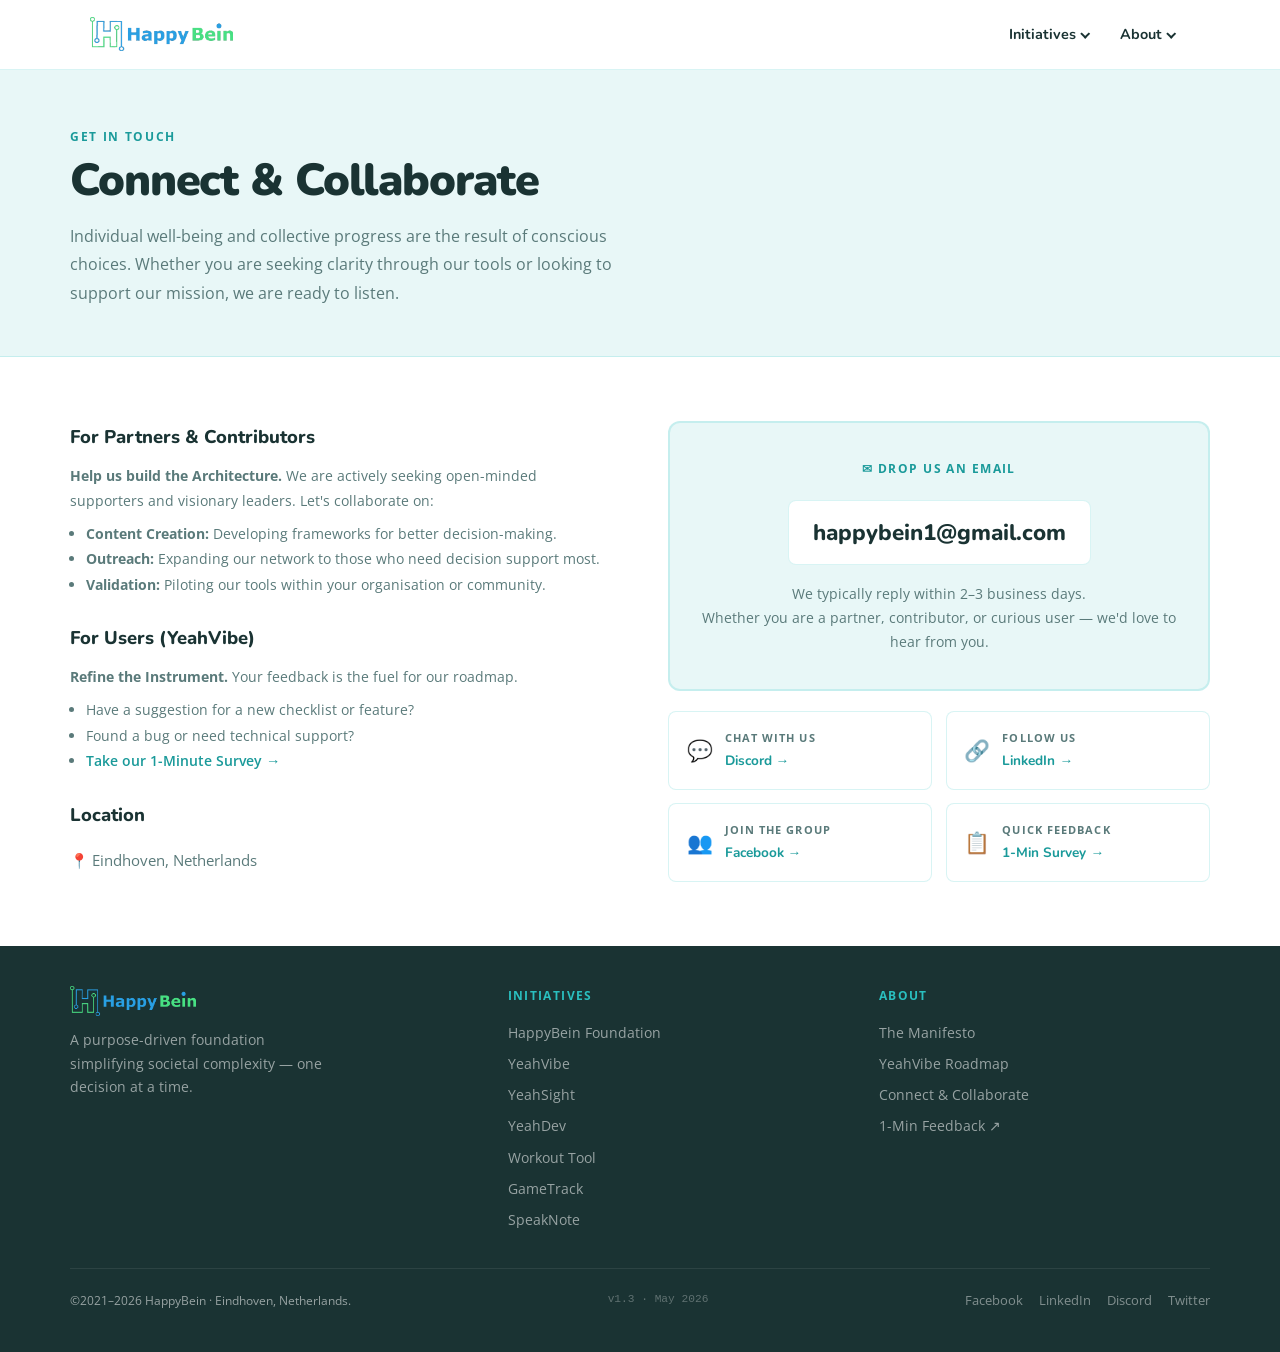
==== commit 733284c8: "update" ====
--- a/contact.html
+++ b/contact.html
@@ -3,10 +3,45 @@
 <head>
   <meta charset="UTF-8" />
   <meta name="viewport" content="width=device-width, initial-scale=1.0" />
-  <title>Connect &amp; Collaborate – HappyBein</title>
-  <meta name="description" content="Reach the HappyBein team — partners, contributors, and users welcome." />
+  <title>Connect & Collaborate – HappyBein</title>
+  <meta name="description" content="Get in touch with the HappyBein team. Partner with us, give feedback on YeahVibe, or join our community on Discord and LinkedIn." />
   <link rel="icon" href="https://happybein.com/wp-content/uploads/2021/09/fav_icon.png" />
   <link rel="stylesheet" href="css/style.css" />
+
+  <!-- Canonical -->
+  <link rel="canonical" href="https://happybein.com/contact.html" />
+
+  <!-- Open Graph -->
+  <meta property="og:type"        content="website" />
+  <meta property="og:title"       content="Connect & Collaborate – HappyBein" />
+  <meta property="og:description" content="Get in touch with the HappyBein team. Partner with us, give feedback on YeahVibe, or join our community on Discord and LinkedIn." />
+  <meta property="og:url"         content="https://happybein.com/contact.html" />
+  <meta property="og:image"       content="https://happybein.com/images/og-home.png" />
+  <meta property="og:site_name"   content="HappyBein" />
+  <meta property="og:locale"      content="en_GB" />
+
+  <!-- Twitter Card -->
+  <meta name="twitter:card"        content="summary_large_image" />
+  <meta name="twitter:title"       content="Connect & Collaborate – HappyBein" />
+  <meta name="twitter:description" content="Get in touch with the HappyBein team. Partner with us, give feedback on YeahVibe, or join our community on Discord and LinkedIn." />
+  <meta name="twitter:image"       content="https://happybein.com/images/og-home.png" />
+
+  <!-- Extra SEO -->
+  <meta name="robots"   content="index, follow, max-snippet:-1, max-image-preview:large" />
+  <meta name="author"   content="HappyBein" />
+  <meta name="theme-color" content="#2ABFBF" />
+
+  <!-- JSON-LD structured data -->
+  <script type="application/ld+json">{{"@context":"https://schema.org","@type":"WebPage","url":"https://happybein.com/contact.html","name":"Connect & Collaborate – HappyBein","description":"Get in touch with the HappyBein team. Partner with us, give feedback on YeahVibe, or join our community on Discord and LinkedIn."}}</script>
+
+  <!-- Google Analytics -->
+  <script async src="https://www.googletagmanager.com/gtag/js?id=G-TJFL5YQ705"></script>
+  <script>
+    window.dataLayer = window.dataLayer || [];
+    function gtag(){dataLayer.push(arguments);}
+    gtag('js', new Date());
+    gtag('config', 'G-TJFL5YQ705', { anonymize_ip: true });
+  </script>
 </head>
 <body>
 <nav>
@@ -135,7 +170,7 @@
   </div>
   <div class="footer-bottom">
     <span>©2021–2026 HappyBein · Eindhoven, Netherlands.</span>
-    <span class="footer-version">v1.2 · May 2026</span>
+    <span class="footer-version">v1.3 · May 2026</span>
     <div class="social-links">
       <a href="https://m.facebook.com/groups/463088738463506" target="_blank" rel="noopener">Facebook</a>
       <a href="https://www.linkedin.com/company/happybein/" target="_blank" rel="noopener">LinkedIn</a>
--- a/css/style.css
+++ b/css/style.css
@@ -332,23 +332,23 @@
   background: var(--white);
   border: 1px solid var(--border);
   border-radius: 12px;
-  /* No overflow:hidden — causes clipping bugs on iOS Safari/Edge */
+  overflow: hidden; /* clips banner corners — safe when no absolute children bleed outside */
   display: flex;
   flex-direction: column;
-  /* Use outline to fake the top-radius clip for the banner */
   position: relative;
   box-shadow: 0 2px 14px var(--shadow);
-  /* scroll anchor offset for fixed nav */
   scroll-margin-top: calc(var(--nav-h) + 12px);
   -webkit-tap-highlight-color: transparent;
-  /* clip the banner corners without overflow:hidden */
-  -webkit-mask-image: -webkit-radial-gradient(white, black);
-}
-
-/* Coloured top stripe */
+  /* Force GPU layer so border-radius + overflow renders correctly on iOS WebKit */
+  -webkit-transform: translateZ(0);
+  transform: translateZ(0);
+  /* Ensure background isn't clipped by stacking context */
+  isolation: isolate;
+}
+
+/* Coloured top stripe — no border-radius needed, card clips it */
 .init-banner {
   height: 7px;
-  border-radius: 12px 12px 0 0;
   flex-shrink: 0;
 }
 .init-card.happybein .init-banner { background: linear-gradient(90deg,#29ABE2,#4CAF50); }
@@ -360,7 +360,7 @@
 .init-card.speaknote  .init-banner { background: linear-gradient(90deg,#00695C,#00897B); }
 
 .init-body {
-  padding: 1.25rem 1.4rem 1.5rem;
+  padding: 1.4rem 1.5rem 1.6rem;
   display: flex;
   flex-direction: column;
   flex: 1 1 auto;
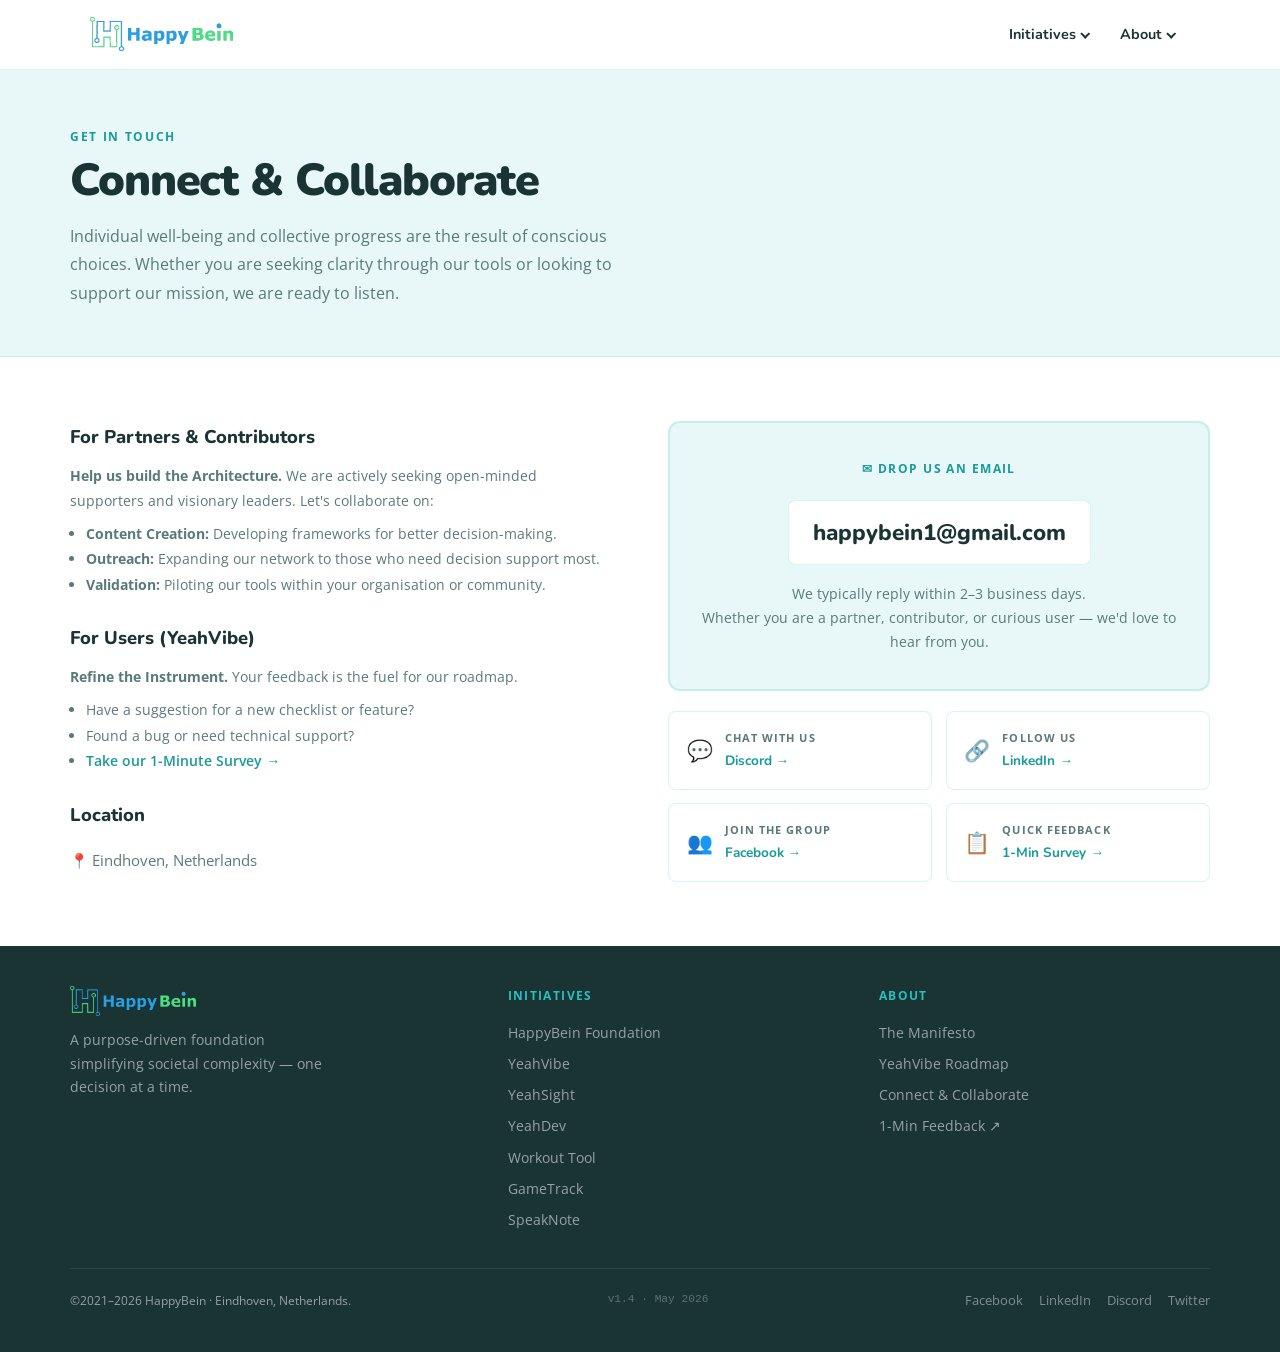
==== commit d37289e0: "update" ====
--- a/contact.html
+++ b/contact.html
@@ -53,13 +53,13 @@
         <div class="dropdown">
           <a href="initiatives.html" style="font-weight:700;color:var(--teal-dark);">All Initiatives →</a>
           <div class="dropdown-divider"></div>
-          <a href="initiatives.html#happybein">HappyBein Foundation</a>
-          <a href="initiatives.html#yeahvibe">YeahVibe</a>
-          <a href="initiatives.html#yeahsight">YeahSight</a>
-          <a href="initiatives.html#yeahdev">YeahDev</a>
-          <a href="initiatives.html#workout">YeahVibe Workout</a>
-          <a href="initiatives.html#gametrack">YeahVibe GameTrack</a>
-          <a href="initiatives.html#speaknote">SpeakNote</a>
+          <a href="initiatives.html">HappyBein Foundation</a>
+          <a href="https://yeahvibe.com/" target="_blank" rel="noopener">YeahVibe</a>
+          <a href="https://yeahsight.com/" target="_blank" rel="noopener">YeahSight</a>
+          <a href="https://yeahdev.com/" target="_blank" rel="noopener">YeahDev</a>
+          <a href="https://workout.yeahvibe.com/" target="_blank" rel="noopener">YeahVibe Workout</a>
+          <a href="https://gametrack.yeahvibe.com/" target="_blank" rel="noopener">YeahVibe GameTrack</a>
+          <a href="https://speaknote.happybein.com/" target="_blank" rel="noopener">SpeakNote</a>
         </div>
       </li>
       <li class="nav-item">
@@ -78,13 +78,13 @@
 <div class="mobile-nav" id="mobile-nav">
   <span class="section-head">Initiatives</span>
   <a href="initiatives.html" style="font-weight:700;color:var(--teal-dark);border-bottom:2px solid var(--border);">All Initiatives →</a>
-  <a href="initiatives.html#happybein" class="sub">HappyBein Foundation</a>
-  <a href="initiatives.html#yeahvibe" class="sub">YeahVibe</a>
-  <a href="initiatives.html#yeahsight" class="sub">YeahSight</a>
-  <a href="initiatives.html#yeahdev" class="sub">YeahDev</a>
-  <a href="initiatives.html#workout" class="sub">YeahVibe Workout</a>
-  <a href="initiatives.html#gametrack" class="sub">YeahVibe GameTrack</a>
-  <a href="initiatives.html#speaknote" class="sub">SpeakNote</a>
+  <a href="initiatives.html" class="sub">HappyBein Foundation</a>
+  <a href="https://yeahvibe.com/" target="_blank" rel="noopener" class="sub">YeahVibe</a>
+  <a href="https://yeahsight.com/" target="_blank" rel="noopener" class="sub">YeahSight</a>
+  <a href="https://yeahdev.com/" target="_blank" rel="noopener" class="sub">YeahDev</a>
+  <a href="https://workout.yeahvibe.com/" target="_blank" rel="noopener" class="sub">YeahVibe Workout</a>
+  <a href="https://gametrack.yeahvibe.com/" target="_blank" rel="noopener" class="sub">YeahVibe GameTrack</a>
+  <a href="https://speaknote.happybein.com/" target="_blank" rel="noopener" class="sub">SpeakNote</a>
   <span class="section-head">About</span>
   <a href="manifesto.html" class="sub">The HappyBein Manifesto</a>
   <a href="roadmap.html" class="sub">YeahVibe Roadmap</a>
@@ -152,13 +152,13 @@
     </div>
     <div class="footer-col">
       <h4>Initiatives</h4>
-      <a href="initiatives.html#happybein">HappyBein Foundation</a>
-      <a href="initiatives.html#yeahvibe">YeahVibe</a>
-      <a href="initiatives.html#yeahsight">YeahSight</a>
-      <a href="initiatives.html#yeahdev">YeahDev</a>
-      <a href="initiatives.html#workout">Workout Tool</a>
-      <a href="initiatives.html#gametrack">GameTrack</a>
-      <a href="initiatives.html#speaknote">SpeakNote</a>
+      <a href="initiatives.html">HappyBein Foundation</a>
+      <a href="https://yeahvibe.com/" target="_blank" rel="noopener">YeahVibe</a>
+      <a href="https://yeahsight.com/" target="_blank" rel="noopener">YeahSight</a>
+      <a href="https://yeahdev.com/" target="_blank" rel="noopener">YeahDev</a>
+      <a href="https://workout.yeahvibe.com/" target="_blank" rel="noopener">Workout Tool</a>
+      <a href="https://gametrack.yeahvibe.com/" target="_blank" rel="noopener">GameTrack</a>
+      <a href="https://speaknote.happybein.com/" target="_blank" rel="noopener">SpeakNote</a>
     </div>
     <div class="footer-col">
       <h4>About</h4>
@@ -170,7 +170,7 @@
   </div>
   <div class="footer-bottom">
     <span>©2021–2026 HappyBein · Eindhoven, Netherlands.</span>
-    <span class="footer-version">v1.3 · May 2026</span>
+    <span class="footer-version">v1.4 · May 2026</span>
     <div class="social-links">
       <a href="https://m.facebook.com/groups/463088738463506" target="_blank" rel="noopener">Facebook</a>
       <a href="https://www.linkedin.com/company/happybein/" target="_blank" rel="noopener">LinkedIn</a>
--- a/css/style.css
+++ b/css/style.css
@@ -91,18 +91,53 @@
 }
 .nav-item:hover .nav-arrow { transform: rotate(225deg) translateY(-1px); }
 .dropdown {
-  position: absolute; top: calc(100% + 6px); left: 0; min-width: 230px;
-  background: var(--white); border: 1px solid var(--border);
-  border-radius: var(--radius); box-shadow: 0 8px 28px var(--shadow);
-  opacity: 0; pointer-events: none; transform: translateY(-6px);
-  transition: opacity var(--tr), transform var(--tr); padding: 0.4rem 0;
+  position: absolute;
+  /* flush against the nav item — no gap so mouse stays in hover zone */
+  top: 100%;
+  left: 0;
+  min-width: 230px;
+  background: var(--white);
+  border: 1px solid var(--border);
+  border-radius: 0 0 var(--radius) var(--radius);
+  box-shadow: 0 8px 28px var(--shadow);
+  opacity: 0;
+  pointer-events: none;
+  /* slide down instead of up so it doesn't create a gap */
+  transform: translateY(4px);
+  transition: opacity 0.2s ease, transform 0.2s ease;
+  padding: 0.5rem 0;
   z-index: 100;
-}
-.nav-item:hover .dropdown { opacity: 1; pointer-events: auto; transform: translateY(0); }
+  /* invisible top padding bridges any sub-pixel gap */
+  padding-top: 0.6rem;
+}
+
+/* Invisible bridge between nav link and dropdown — fills any gap */
+.nav-item::after {
+  content: '';
+  position: absolute;
+  top: 100%;
+  left: 0;
+  right: 0;
+  height: 8px; /* covers the transition zone */
+  background: transparent;
+}
+
+/* Keep dropdown open when hovering either the trigger or the menu itself */
+.nav-item:hover > .dropdown,
+.nav-item:focus-within > .dropdown {
+  opacity: 1;
+  pointer-events: auto;
+  transform: translateY(0);
+}
 .dropdown a {
-  display: block; padding: 0.55rem 1.2rem;
-  font-size: 0.855rem; font-family: var(--ff-body);
-  color: var(--body-text); transition: background var(--tr), color var(--tr);
+  display: block;
+  padding: 0.65rem 1.2rem;
+  font-size: 0.875rem; font-family: var(--ff-body);
+  color: var(--body-text);
+  transition: background 0.15s ease, color 0.15s ease;
+  /* no gap between items */
+  line-height: 1.3;
+  white-space: nowrap;
 }
 .dropdown a:hover { background: var(--light-bg); color: var(--teal-dark); }
 .dropdown-divider { height: 1px; background: var(--border); margin: 0.3rem 0; }
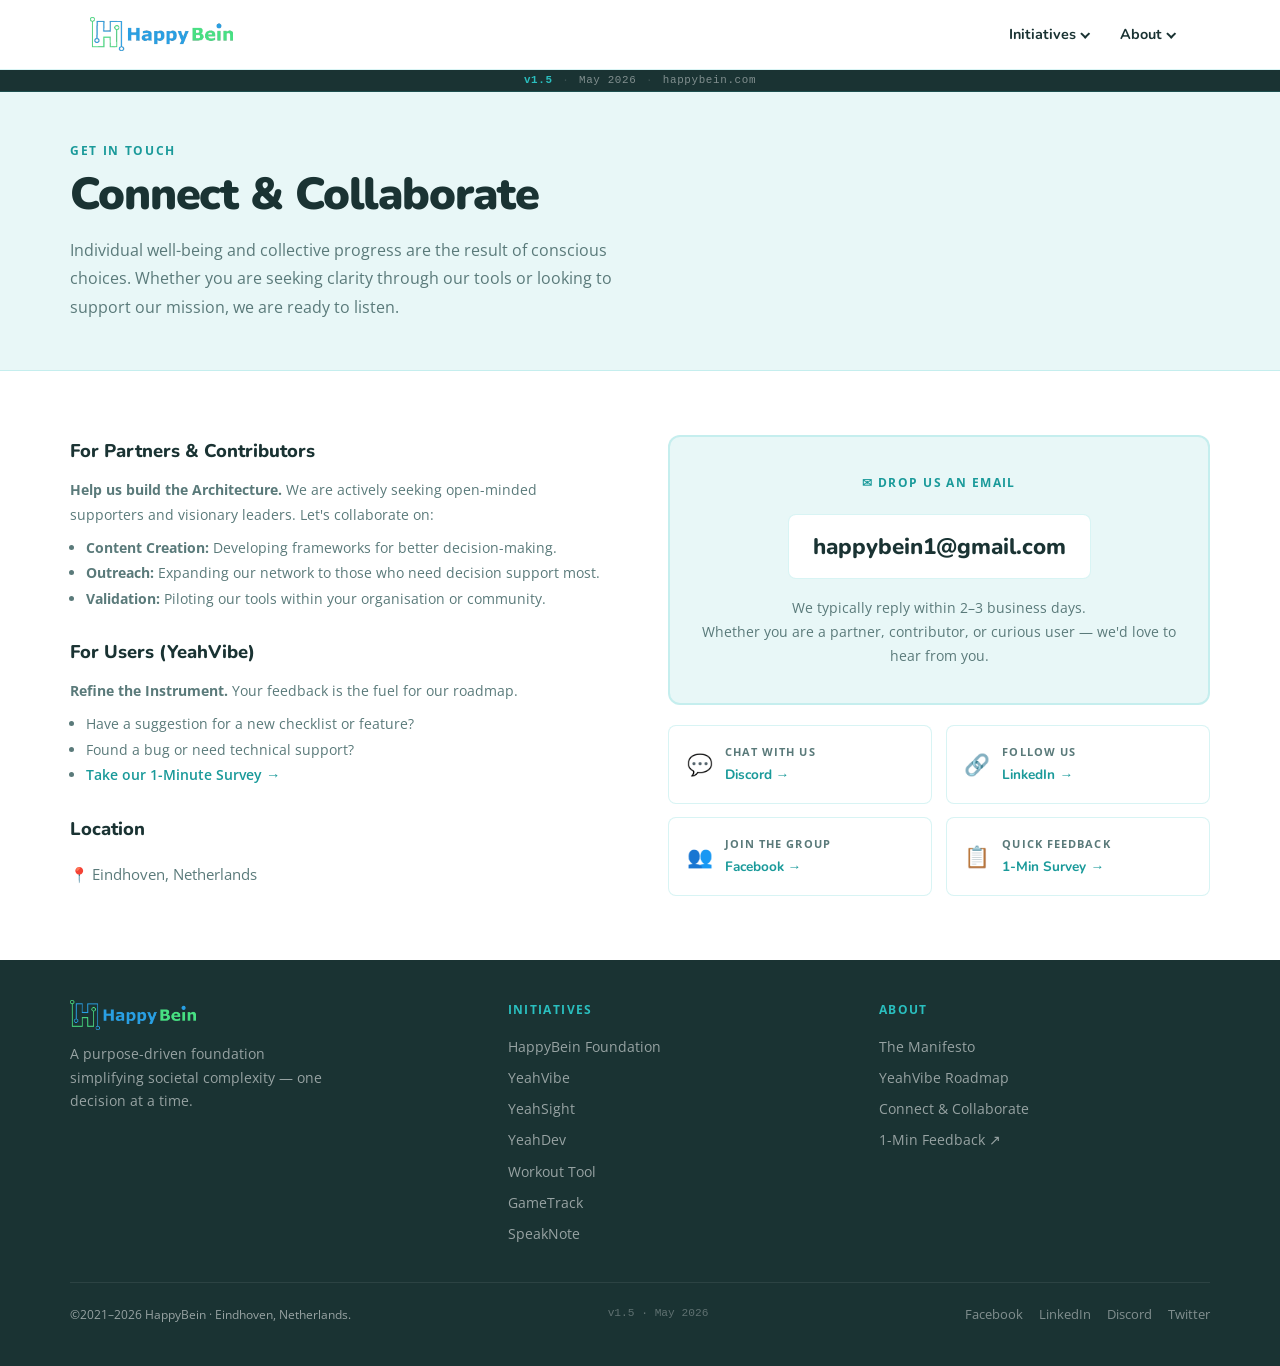
==== commit 39a9fd9c: "update" ====
--- a/contact.html
+++ b/contact.html
@@ -75,6 +75,13 @@
     <button class="hamburger" id="hamburger" aria-label="Menu"><span></span><span></span><span></span></button>
   </div>
 </nav>
+<div class="version-bar">
+  <span class="v-tag">v1.5</span>
+  <span class="v-sep">·</span>
+  <span>May 2026</span>
+  <span class="v-sep">·</span>
+  <span>happybein.com</span>
+</div>
 <div class="mobile-nav" id="mobile-nav">
   <span class="section-head">Initiatives</span>
   <a href="initiatives.html" style="font-weight:700;color:var(--teal-dark);border-bottom:2px solid var(--border);">All Initiatives →</a>
@@ -170,7 +177,7 @@
   </div>
   <div class="footer-bottom">
     <span>©2021–2026 HappyBein · Eindhoven, Netherlands.</span>
-    <span class="footer-version">v1.4 · May 2026</span>
+    <span class="footer-version">v1.5 · May 2026</span>
     <div class="social-links">
       <a href="https://m.facebook.com/groups/463088738463506" target="_blank" rel="noopener">Facebook</a>
       <a href="https://www.linkedin.com/company/happybein/" target="_blank" rel="noopener">LinkedIn</a>
--- a/css/style.css
+++ b/css/style.css
@@ -1,5 +1,5 @@
 /* ============================================================
-   HappyBein – v1.2 · May 2026
+   HappyBein – v1.5 · May 2026
    iOS/WebKit safe — all browsers on iOS use WebKit rendering
    ============================================================ */
 
@@ -47,6 +47,40 @@
 a { color: inherit; text-decoration: none; }
 ul { list-style: none; }
 button { -webkit-appearance: none; appearance: none; }
+
+/* ── Version bar ─────────────────────────────────────────── */
+.version-bar {
+  position: fixed;
+  top: var(--nav-h);
+  left: 0; right: 0;
+  height: 22px;
+  background: var(--ink);
+  display: flex;
+  align-items: center;
+  justify-content: center;
+  gap: 0.6rem;
+  z-index: 999;
+  border-bottom: 1px solid rgba(42,191,191,0.2);
+}
+.version-bar span {
+  font-family: 'Courier New', monospace;
+  font-size: 0.68rem;
+  color: rgba(255,255,255,0.45);
+  letter-spacing: 0.06em;
+}
+.version-bar .v-tag {
+  color: var(--teal);
+  font-weight: 700;
+}
+.version-bar .v-sep {
+  color: rgba(255,255,255,0.15);
+}
+
+/* Push page content down to clear both nav + version bar */
+:root {
+  --bar-h: 22px;
+  --nav-total: calc(var(--nav-h) + var(--bar-h));
+}
 
 /* ── Navigation ──────────────────────────────────────────── */
 nav {
@@ -183,7 +217,7 @@
 
 /* ── Hero ────────────────────────────────────────────────── */
 .hero {
-  padding-top: calc(var(--nav-h) + 4rem);
+  padding-top: calc(var(--nav-total) + 3.5rem);
   padding-bottom: 4rem; padding-left: 1.5rem; padding-right: 1.5rem;
   max-width: var(--max-w); margin: 0 auto;
   display: grid; grid-template-columns: 1fr 1.15fr;
@@ -279,7 +313,7 @@
 .btn-white:hover, .btn-white:active { background: var(--light-bg); }
 
 /* Page hero */
-.page-hero { padding-top: calc(var(--nav-h) + 3.5rem); padding-bottom: 3rem; padding-left: 1.5rem; padding-right: 1.5rem; background: var(--light-bg); border-bottom: 1px solid var(--border); }
+.page-hero { padding-top: calc(var(--nav-total) + 3rem); padding-bottom: 3rem; padding-left: 1.5rem; padding-right: 1.5rem; background: var(--light-bg); border-bottom: 1px solid var(--border); }
 .page-hero-inner { max-width: var(--max-w); margin: 0 auto; }
 .page-hero h1 { font-family: var(--ff-display); font-size: clamp(1.8rem, 3.5vw, 2.9rem); font-weight: 900; color: var(--ink); letter-spacing: -0.025em; line-height: 1.1; margin-bottom: 1rem; max-width: 700px; }
 .page-hero .lead { font-size: 1rem; color: var(--muted); max-width: 600px; line-height: 1.8; }
@@ -372,7 +406,7 @@
   flex-direction: column;
   position: relative;
   box-shadow: 0 2px 14px var(--shadow);
-  scroll-margin-top: calc(var(--nav-h) + 12px);
+  scroll-margin-top: calc(var(--nav-total) + 12px);
   -webkit-tap-highlight-color: transparent;
   /* Force GPU layer so border-radius + overflow renders correctly on iOS WebKit */
   -webkit-transform: translateZ(0);
@@ -615,7 +649,7 @@
 
 /* ── Responsive ──────────────────────────────────────────── */
 @media (max-width: 960px) {
-  .hero { grid-template-columns: 1fr; min-height: auto; padding-top: calc(var(--nav-h) + 2rem); }
+  .hero { grid-template-columns: 1fr; min-height: auto; padding-top: calc(var(--nav-total) + 1.5rem); }
   .what-is-layout, .contact-grid { grid-template-columns: 1fr; gap: 1.75rem; }
   .streams-grid { grid-template-columns: 1fr; }
   .footer-inner { grid-template-columns: 1fr 1fr; }
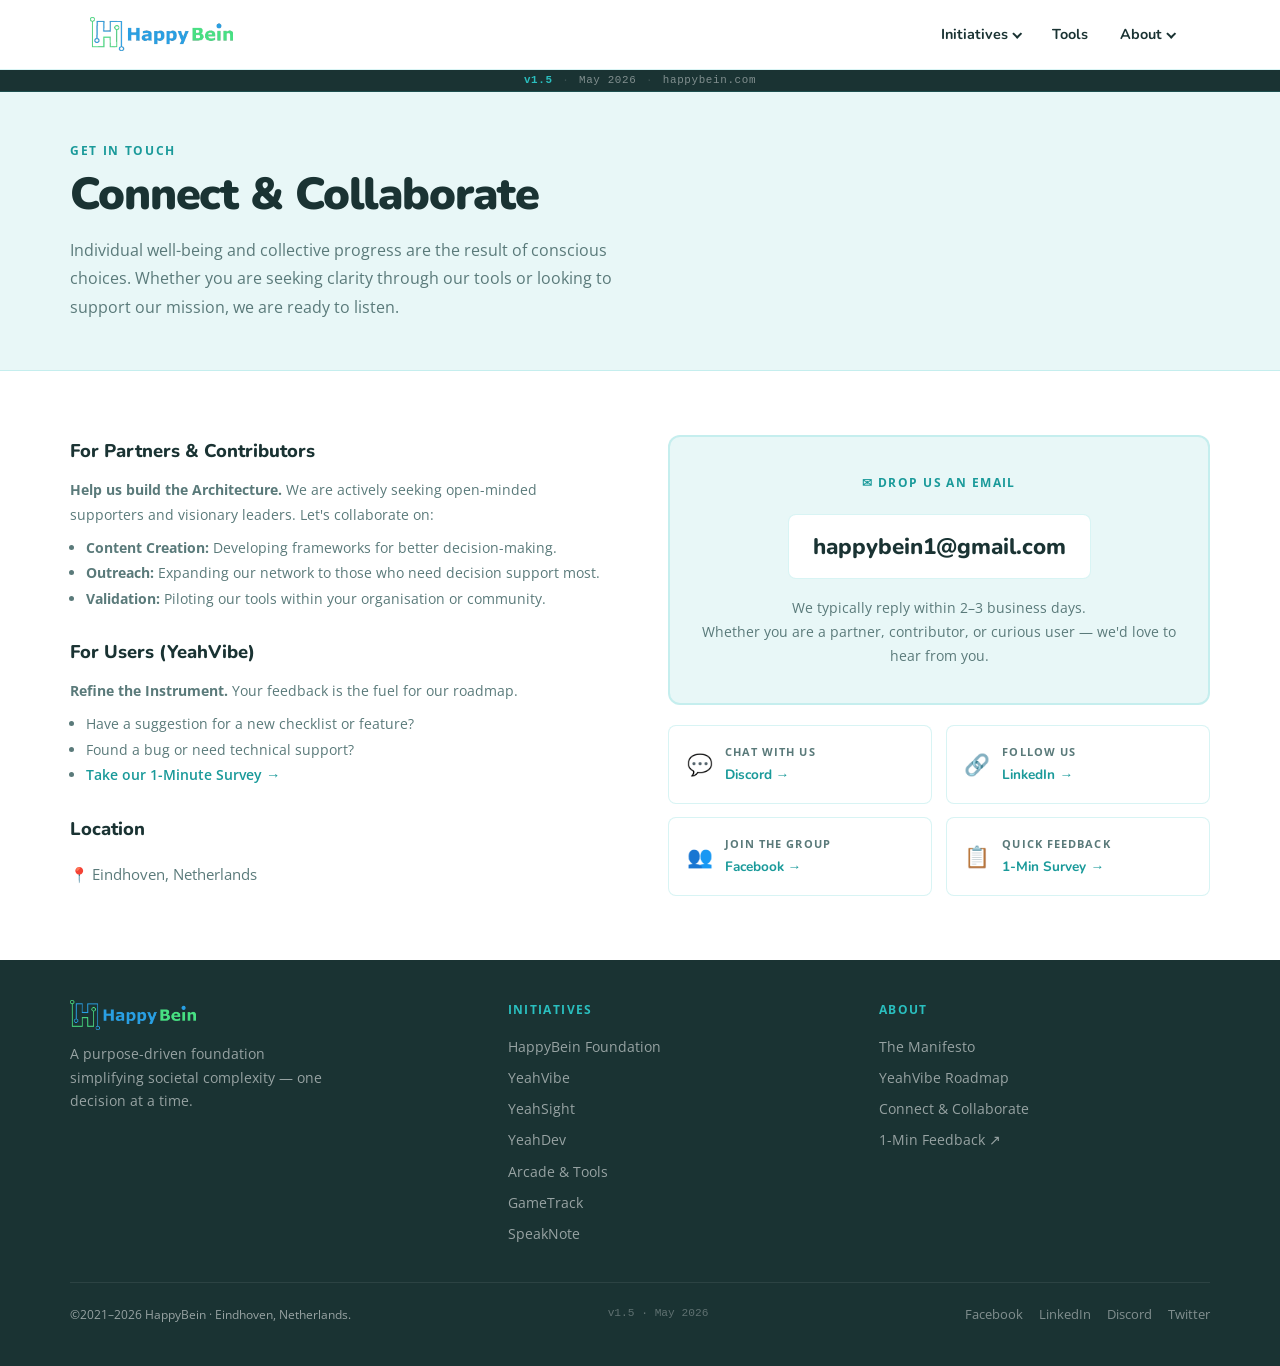
==== commit 20af15c5: "update" ====
--- a/contact.html
+++ b/contact.html
@@ -54,19 +54,18 @@
           <a href="initiatives.html" style="font-weight:700;color:var(--teal-dark);">All Initiatives →</a>
           <div class="dropdown-divider"></div>
           <a href="initiatives.html">HappyBein Foundation</a>
-          <a href="https://yeahvibe.com/" target="_blank" rel="noopener">YeahVibe</a>
+          <a href="https://core.yeahvibe.com/" target="_blank" rel="noopener">YeahVibe</a>
           <a href="https://yeahsight.com/" target="_blank" rel="noopener">YeahSight</a>
           <a href="https://yeahdev.com/" target="_blank" rel="noopener">YeahDev</a>
-          <a href="https://workout.yeahvibe.com/" target="_blank" rel="noopener">YeahVibe Workout</a>
-          <a href="https://gametrack.yeahvibe.com/" target="_blank" rel="noopener">YeahVibe GameTrack</a>
-          <a href="https://speaknote.happybein.com/" target="_blank" rel="noopener">SpeakNote</a>
         </div>
+      </li>
+      <li class="nav-item">
+        <a href="https://yeahvibe.com" target="_blank" rel="noopener">Tools</a>
       </li>
       <li class="nav-item">
         <a href="manifesto.html">About <span class="nav-arrow"></span></a>
         <div class="dropdown">
           <a href="manifesto.html">The HappyBein Manifesto</a>
-          <a href="roadmap.html">YeahVibe Roadmap</a>
           <div class="dropdown-divider"></div>
           <a href="contact.html">Connect &amp; Collaborate</a>
         </div>
@@ -86,15 +85,13 @@
   <span class="section-head">Initiatives</span>
   <a href="initiatives.html" style="font-weight:700;color:var(--teal-dark);border-bottom:2px solid var(--border);">All Initiatives →</a>
   <a href="initiatives.html" class="sub">HappyBein Foundation</a>
-  <a href="https://yeahvibe.com/" target="_blank" rel="noopener" class="sub">YeahVibe</a>
+  <a href="https://core.yeahvibe.com/" target="_blank" rel="noopener" class="sub">YeahVibe</a>
   <a href="https://yeahsight.com/" target="_blank" rel="noopener" class="sub">YeahSight</a>
   <a href="https://yeahdev.com/" target="_blank" rel="noopener" class="sub">YeahDev</a>
-  <a href="https://workout.yeahvibe.com/" target="_blank" rel="noopener" class="sub">YeahVibe Workout</a>
-  <a href="https://gametrack.yeahvibe.com/" target="_blank" rel="noopener" class="sub">YeahVibe GameTrack</a>
-  <a href="https://speaknote.happybein.com/" target="_blank" rel="noopener" class="sub">SpeakNote</a>
+  <span class="section-head">Tools</span>
+  <a href="https://yeahvibe.com/" target="_blank" rel="noopener" style="font-weight:700;color:var(--teal-dark);">YeahVibe Tools →</a>
   <span class="section-head">About</span>
   <a href="manifesto.html" class="sub">The HappyBein Manifesto</a>
-  <a href="roadmap.html" class="sub">YeahVibe Roadmap</a>
   <a href="contact.html" class="sub">Connect &amp; Collaborate</a>
 </div>
 <div class="page-hero">
@@ -163,9 +160,9 @@
       <a href="https://yeahvibe.com/" target="_blank" rel="noopener">YeahVibe</a>
       <a href="https://yeahsight.com/" target="_blank" rel="noopener">YeahSight</a>
       <a href="https://yeahdev.com/" target="_blank" rel="noopener">YeahDev</a>
-      <a href="https://workout.yeahvibe.com/" target="_blank" rel="noopener">Workout Tool</a>
-      <a href="https://gametrack.yeahvibe.com/" target="_blank" rel="noopener">GameTrack</a>
-      <a href="https://speaknote.happybein.com/" target="_blank" rel="noopener">SpeakNote</a>
+      <a href="https://game.yeahvibe.com/" target="_blank" rel="noopener">Arcade &amp; Tools</a>
+      <a href="https://game.yeahvibe.com/" target="_blank" rel="noopener">GameTrack</a>
+      <a href="https://speaknote.yeahvibe.com/" target="_blank" rel="noopener">SpeakNote</a>
     </div>
     <div class="footer-col">
       <h4>About</h4>
